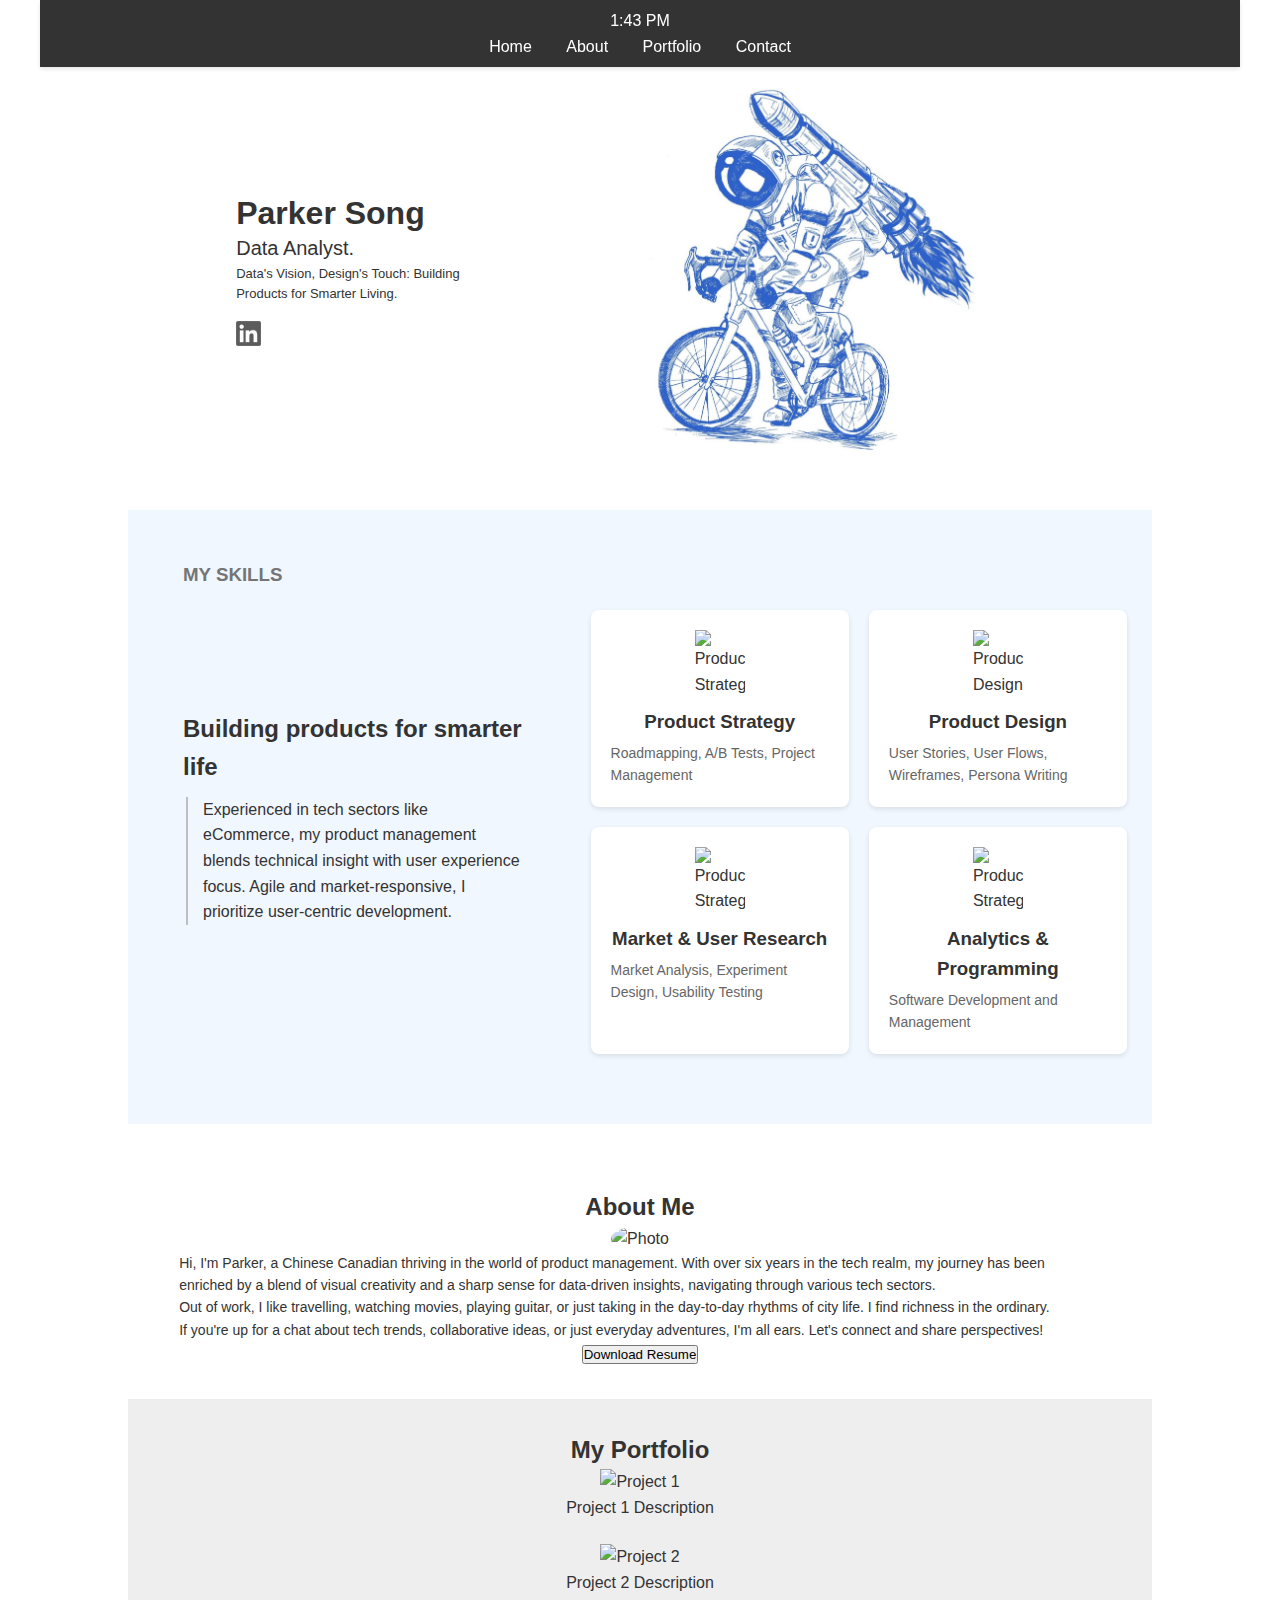
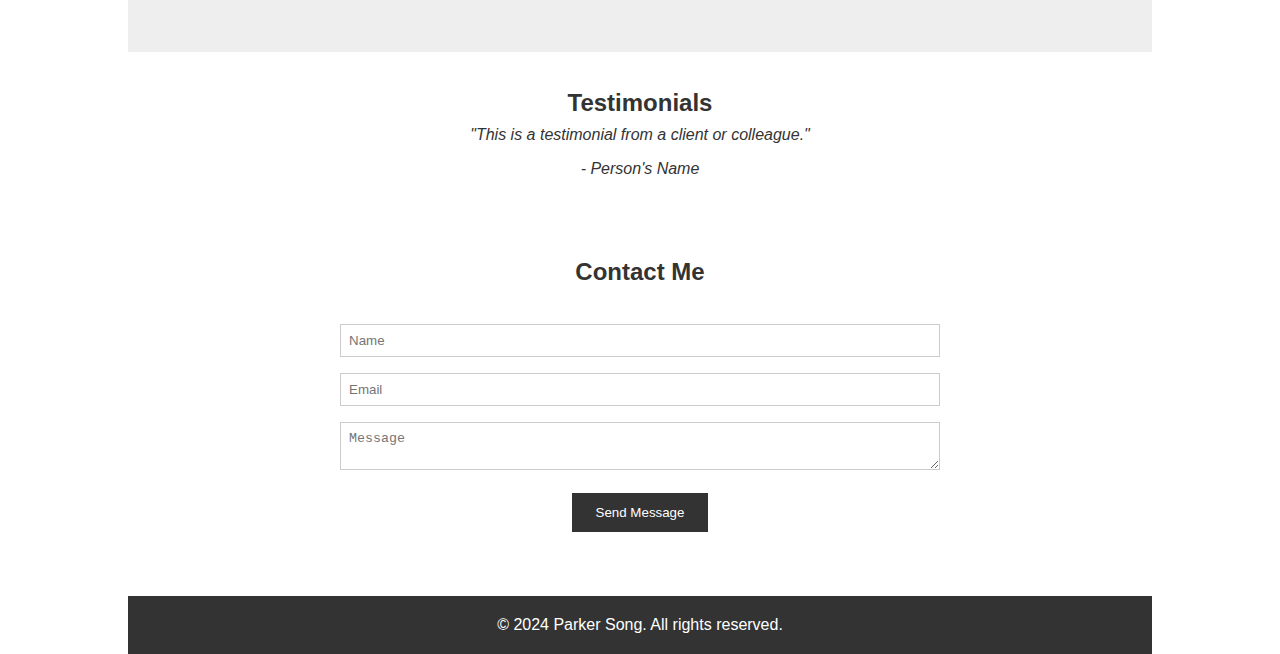
==== index.html @ 1ea2a368 "update file name" ====
<!DOCTYPE html>
<html lang="en">
<head>
    <meta charset="UTF-8">
    <meta name="viewport" content="width=device-width, initial-scale=1.0">
    <title>Personal Website</title>
	<link rel="stylesheet" href="style.css"> <!-- Link to CSS file -->
    <style>
        /* Add CSS styles here */
    </style>
    <script>
        function startTime() {
            var today = new Date();
            var h = today.getHours();
            var m = today.getMinutes();
            var ampm = h >= 12 ? 'PM' : 'AM';
            h = h % 12;
            h = h ? h : 12; // the hour '0' should be '12'
            m = checkTime(m);
            document.getElementById('txt').innerHTML = h + ":" + m + " " + ampm;
            var t = setTimeout(startTime, 500);
        }
        function checkTime(i) {
            if (i < 10) {i = "0" + i};
            return i;
        }
    </script>
</head>

<div class="main-container">
<body onload="startTime()">

    <!-- Header -->
    <header>
        <div id="txt"></div>
        <!-- <div class="logo">Logo</div>-->
        <nav>
            <ul>
                <li><a href="index.html">Home</a></li>
                <li><a href="about.html">About</a></li>
                <li><a href="#portfolio">Portfolio</a></li>
                <li><a href="#contact">Contact</a></li>
            </ul>
        </nav>
    </header>

    <!-- Hero Section -->
    <section id="hero">
        <div class="container">
            <div class="text">
                <h1>Parker Song</h1>
                <div id="animated-text-container">
                    <p id="animated-text"></p>
                </div>
                <p class="small-text">Data's Vision, Design's Touch: Building Products for Smarter Living.</p>
                <a href="https://www.linkedin.com/in/heping-song/" target="_blank">
                    <img src="images/home/linkedin.png" alt="View Portfolio" id="portfolio-button">
                </a>
            </div>
            <div class="image">
                <img src="images/home/pic1.jpg" alt="Descriptive Text">
            </div>
        </div>
    </section>

    <!-- Skills Section -->
    <section id="skills">
        <div class="container">
            <div class="skills-header">
                <h3>My skills</h3>
            </div>
            <div class="skills-content">
                <div class="skills-text">
                    <h2>Building products for smarter life</h2>
                    <div class="skills-text-inner">
                        <p class="skills-intro">Experienced in tech sectors like eCommerce, my product management blends technical insight with user experience focus. Agile and market-responsive, I prioritize user-centric development.</p>
                    </div>
                </div>
                <div class="skills-boxes">
                    <div class="skills-item">
                        <img src="path-to-your-product-strategy-image.png" alt="Product Strategy">
                        <h3>Product Strategy</h3>
                        <p>Roadmapping, A/B Tests, Project Management</p>
                    </div>
                    <div class="skills-item">
                        <img src="path-to-your-product-design-image.png" alt="Product Design">
                        <h3>Product Design</h3>
                        <p>User Stories, User Flows, Wireframes, Persona Writing</p>
                    </div>
                    <div class="skills-item">
                        <img src="path-to-your-product-strategy-image.png" alt="Product Strategy">
                        <h3>Market & User Research</h3>
                        <p>Market Analysis, Experiment Design, Usability Testing</p>
                    </div>
                    <div class="skills-item">
                        <img src="path-to-your-product-strategy-image.png" alt="Product Strategy">
                        <h3>Analytics & Programming</h3>
                        <p>Software Development and Management</p>
                    </div>
                    <!-- Add more skill items as needed -->
                </div>
            </div>
        </div>
    </section>

    <!-- About Section -->
    <section id="about">
        <h2>About Me</h2>
        <img src="your-photo.jpg" alt="Photo">
        <div id="intro">
                <p>Hi, I'm Parker, a Chinese Canadian thriving in the world of product management. With over six years in the tech realm, my journey has been enriched by a blend of visual creativity 
                and a sharp sense for data-driven insights, navigating through various tech sectors.</p>
                <!--<br /> -->
                <p>Out of work, I like travelling, watching movies, playing guitar,
                or just taking in the day-to-day rhythms of city life. I find richness in the ordinary. </p>
                <!--<br /> -->
                <p>If you're up for a chat about tech trends, collaborative ideas, 
                or just everyday adventures, I'm all ears. Let's connect and share perspectives!</p>
        </div>
        <button>Download Resume</button>
    </section>

    <!-- Portfolio Section -->
    <section id="portfolio">
        <h2>My Portfolio</h2>
        <div class="portfolio-item">
            <img src="project1.jpg" alt="Project 1">
            <p>Project 1 Description</p>
        </div>
        <div class="portfolio-item">
            <img src="project2.jpg" alt="Project 2">
            <p>Project 2 Description</p>
        </div>
        <!-- More portfolio items -->
    </section>

    <!-- Testimonials Section -->
    <section>
        <h2>Testimonials</h2>
        <div class="testimonial">
            <p>"This is a testimonial from a client or colleague."</p>
            <p>- Person's Name</p>
        </div>
        <!-- More testimonials -->
    </section>

    <!-- Contact Section -->
    <section id="contact">
        <h2>Contact Me</h2>
        <form>
            <input type="text" placeholder="Name">
            <input type="email" placeholder="Email">
            <textarea placeholder="Message"></textarea>
            <button type="submit">Send Message</button>
        </form>
    </section>

    <!-- Footer -->
    <footer>
        <p>© 2024 Parker Song. All rights reserved.</p>
        <!--<nav>
            <ul>
                <li><a href="#home">Home</a></li>
                <li><a href="#about">About</a></li>
                <li><a href="#portfolio">Portfolio</a></li>
                <li><a href="#contact">Contact</a></li>
            </ul>
        </nav>-->
        <!-- Social media links -->
    </footer>

</div>
    <script src="site.js">
    </script>
</body>
</html>
---- style.css ----
/* Basic Reset */
* {
    margin: 0;
    padding: 0;
    box-sizing: border-box;
}

body {
    font-family: 'Open Sans', sans-serif;
    line-height: 1.6;
    color: #333;
    background-color: #ffffff;
    margin:0;
}

.main-container {
    width: 80%; /* Or any percentage or fixed width*/
    max-width: 1200px; /* Maximum width of the container */
    margin: 0 auto; /* Centers the container */
    overflow: hidden; /* To handle any floating elements */
}

/* Header */
header {
    position: fixed;
    top: 0;
    left: 0;
    right: 0;
    z-index: 1000;
    width: 100%;
    max-width: 1200px; /* Same as .main-container */
    margin: 0 auto; /* Centers the header content */
    background: #333;
    color: #ffffff;
    padding: 0.5rem 0;
    text-align: center;
    box-shadow: 0 2px 4px rgba(0, 0, 0, 0.1); /* Optional: for visibility */
}

header .logo {
    font-size: 1.5rem;
    margin-bottom: 0rem;
}

header nav ul {
    list-style: none;
}

header nav ul li {
    display: inline;
    margin: 0 15px;
}

header nav ul li a {
    color: #fff;
    text-decoration: none;
    font-size: 16px;
    transition: color 0.3s, font-weight 0.3s; /* Smooth transition for color and font-weight */
}

header nav ul li a:hover {
    color: #81C7D4; /* Change to desired hover color */
    font-weight: bold; /* Makes the font bold on hover */
}

/* Hero Section */
#hero .container {
    display: flex;
    align-items: center;
    justify-content: center;
    padding-top: 2rem; /* Adjust as needed */
    padding-bottom: 0rem; 
}

#hero .text {
    flex: 0.45;
    padding: 2rem; /* Adjust as needed */
    text-align: left; /* Text is left-aligned */
}

#hero .text h1 {
    font-size: 32px;
}

#hero .text p {
    font-size: 20px;
}

#hero .text .small-text {
    font-size: 13px;
    padding-top: 0rem;
    padding-bottom: 1rem;
    font-family: 'Montserrat', sans-serif; /* Fallback font is sans-serif */
}

#hero .image {
    flex: 1;
    padding: 1rem; /* Adjust as needed */
}

#hero .image img {
    max-width: 70%;
    height: auto;
    align-self: flex-start;
}

#animated-text-container {
    height: 24px; /* Height should match the size*/
    overflow: hidden; /* Hide the overflow to contain the animation */
    position: relative;
}

#portfolio-button {
    cursor: pointer; /* Changes cursor to indicate it's clickable */
    transition: all 0.3s ease; /* Smooth transition for the hover effect */
    width: 25px; /* Maximum width */
    height: 25px; /* Maximum height */
}

#portfolio-button:hover {
    content: url('images/home/linkedin_blue.png'); /* Change to blue image on hover */
}


@media (max-width: 768px) {
    #hero .container {
        flex-direction: column;
    }

    #hero .image {
        order: -1; /* Moves the image above the text */
        padding: 0 0 1rem 0; /* Adjust padding as needed */
    }

    #hero .text {
        padding: 1rem 0; /* Adjust padding as needed */
        text-align: center;
    }

    #hero .image img {
        width: 80%; /* Adjust as needed */
    }
}

@media (max-width: 1200px) {
    #hero .text h1 {
        font-size: 32px;
    }

    #hero .text p {
        font-size: 20px;
    }
}

@media (max-width: 992px) {
    #hero .text h1 {
        font-size: 32px;
    }

    #hero .text p {
        font-size: 20px;
    }
}

@media (max-width: 768px) {
    #hero .text h1 {
        font-size: 32px;
    }

    #hero .text p {
        font-size: 20px;
    }
}

/* Title Section */
#animated-text-container {
    height: 24px;
    overflow: hidden;
    position: relative;
}

#animated-text {
    position: absolute;
    bottom: 0;
    left: 0;
    right: 0;
    white-space: nowrap;
    transition: transform 0.5s ease-in-out;
}

.slide-out {
    animation: slideOut 1s forwards;
}

.slide-in {
    animation: slideIn 1s forwards;
}

@keyframes slideOut {
    0% { transform: translateY(0); }
    100% { transform: translateY(-100%); }
}

@keyframes slideIn {
    0% { transform: translateY(100%); }
    100% { transform: translateY(0); }
}

/* Skills Section */
#skills {
    background-color: #f1f7ff; /* Or any other color */
    padding: 50px 0;
}

.container {
    max-width: 1200px;
    margin: auto;
    padding: 0 25px;
}

.skills-header h3 {
    color: #757575;
    text-transform: uppercase;
    margin-bottom: 20px;
    text-align: left;
    margin-left: 30px;
}

.skills-content {
    display: flex;
    justify-content: space-between;
    align-items: flex-start; /* Align items to the start of the flex container */
}

.skills-text {
    flex: 2;
    padding-right: 50px; /* Space between text and skill boxes */
    text-align: left;
    margin-left: 30px;
    margin-top: 100px;
}

.skills-text-inner {
    padding-left: 15px;
    margin-left: 3px; 
    margin-top: 10px;/* Adjust based on design */
    border-left: 2px solid #c0bebe;
    padding-right: 20px;
    text-align: left;
}

.skills-intro {
    margin-bottom: 0;
}

.skills-boxes {
    flex: 3;
    display: flex;
    justify-content: space-between;
    flex-wrap: wrap;
}

.skills-item {
    background: #fff; /* White background for each skill item */
    padding: 20px;
    margin-bottom: 20px; /* Space between skill items */
    width: calc(50% - 10px); /* Adjust the width as needed, subtracting the margin */
    box-shadow: 0 2px 5px rgba(0,0,0,0.1); /* Simple shadow for depth */
    border-radius: 8px; /* Rounded corners */
}

.skills-item img {
    max-width: 50px; /* Example size, adjust as needed */
    margin-bottom: 10px; /* Space between the image and the text */
}

.skills-item h3 {
    margin-bottom: 5px; /* Space between the title and description */
    color: #333; /* Dark grey color for the title */
    text-align: center;
}

.skills-item p {
    font-size: 14px; /* Smaller font size for the description */
    color: #666; /* Light grey color for the description */
    text-align: left;
}

/* Responsive adjustments for smaller screens */
@media (max-width: 768px) {
    .skills-content {
        flex-direction: column;
    }

    .skills-text {
        order: 2; /* Reorder text to come after boxes on smaller screens */
    }

    .skills-text-inner {
        border-left: none;
        padding-left: 0;
    }

    .skills-header h3 {
        text-align: center;
    }
    
    .skills-boxes {
        order: 1; /* Reorder boxes to come before text on smaller screens */
        width: 100%;
    }

    .skills-item {
        width: 100%; /* Full width on smaller screens */
        margin-bottom: 20px; /* Space between skill items */
    }
}

/* About Section */
#about {
    padding: 0rem 5%;
    text-align: center;
    padding-bottom: 1rem;
    padding-top: 2rem;
    margin-top: 2rem;
}

#intro {
    text-align: left;
    font-size: 14px;
}

#about img {
    max-width: 150px;
    border-radius: 50%;
}

/* Portfolio Section */
#portfolio {
    background: #eee;
    padding: 2rem 5%;
    margin-top: 1rem;
}

.portfolio-item {
    margin-bottom: 1.5rem;
}

.portfolio-item img {
    max-width: 100%;
    height: auto;
}

/* Testimonials Section */
section {
    padding: 2rem 5%;
    text-align: center;
}

.testimonial p {
    font-style: italic;
    margin-bottom: 0.5rem;
}

/* Contact Section */
#contact form {
    max-width: 600px;
    margin: 2rem auto;
}

#contact form input,
#contact form textarea {
    width: 100%;
    padding: 0.5rem;
    margin-bottom: 1rem;
    border: 1px solid #ccc;
}

#contact form button {
    display: inline-block;
    background: #333;
    color: #fff;
    border: none;
    padding: 0.75rem 1.5rem;
    cursor: pointer;
}

#contact form button:hover {
    background: #555;
}

/* Footer */
footer {
    background: #333;
    color: #fff;
    text-align: center;
    padding: 1rem 0;
}

footer nav ul {
    list-style: none;
    padding: 1rem 0;
}

footer nav ul li {
    display: inline;
    margin: 0 15px;
}

footer nav ul li a {
    color: #fff;
    text-decoration: none;
}

/* Responsive Media Queries */
@media (max-width: 768px) {
    header nav ul,
    footer nav ul {
        text-align: center;
        padding: 1rem;
    }

    header nav ul li,
    footer nav ul li {
        display: block;
        margin: 0.5rem 0;
    }
}
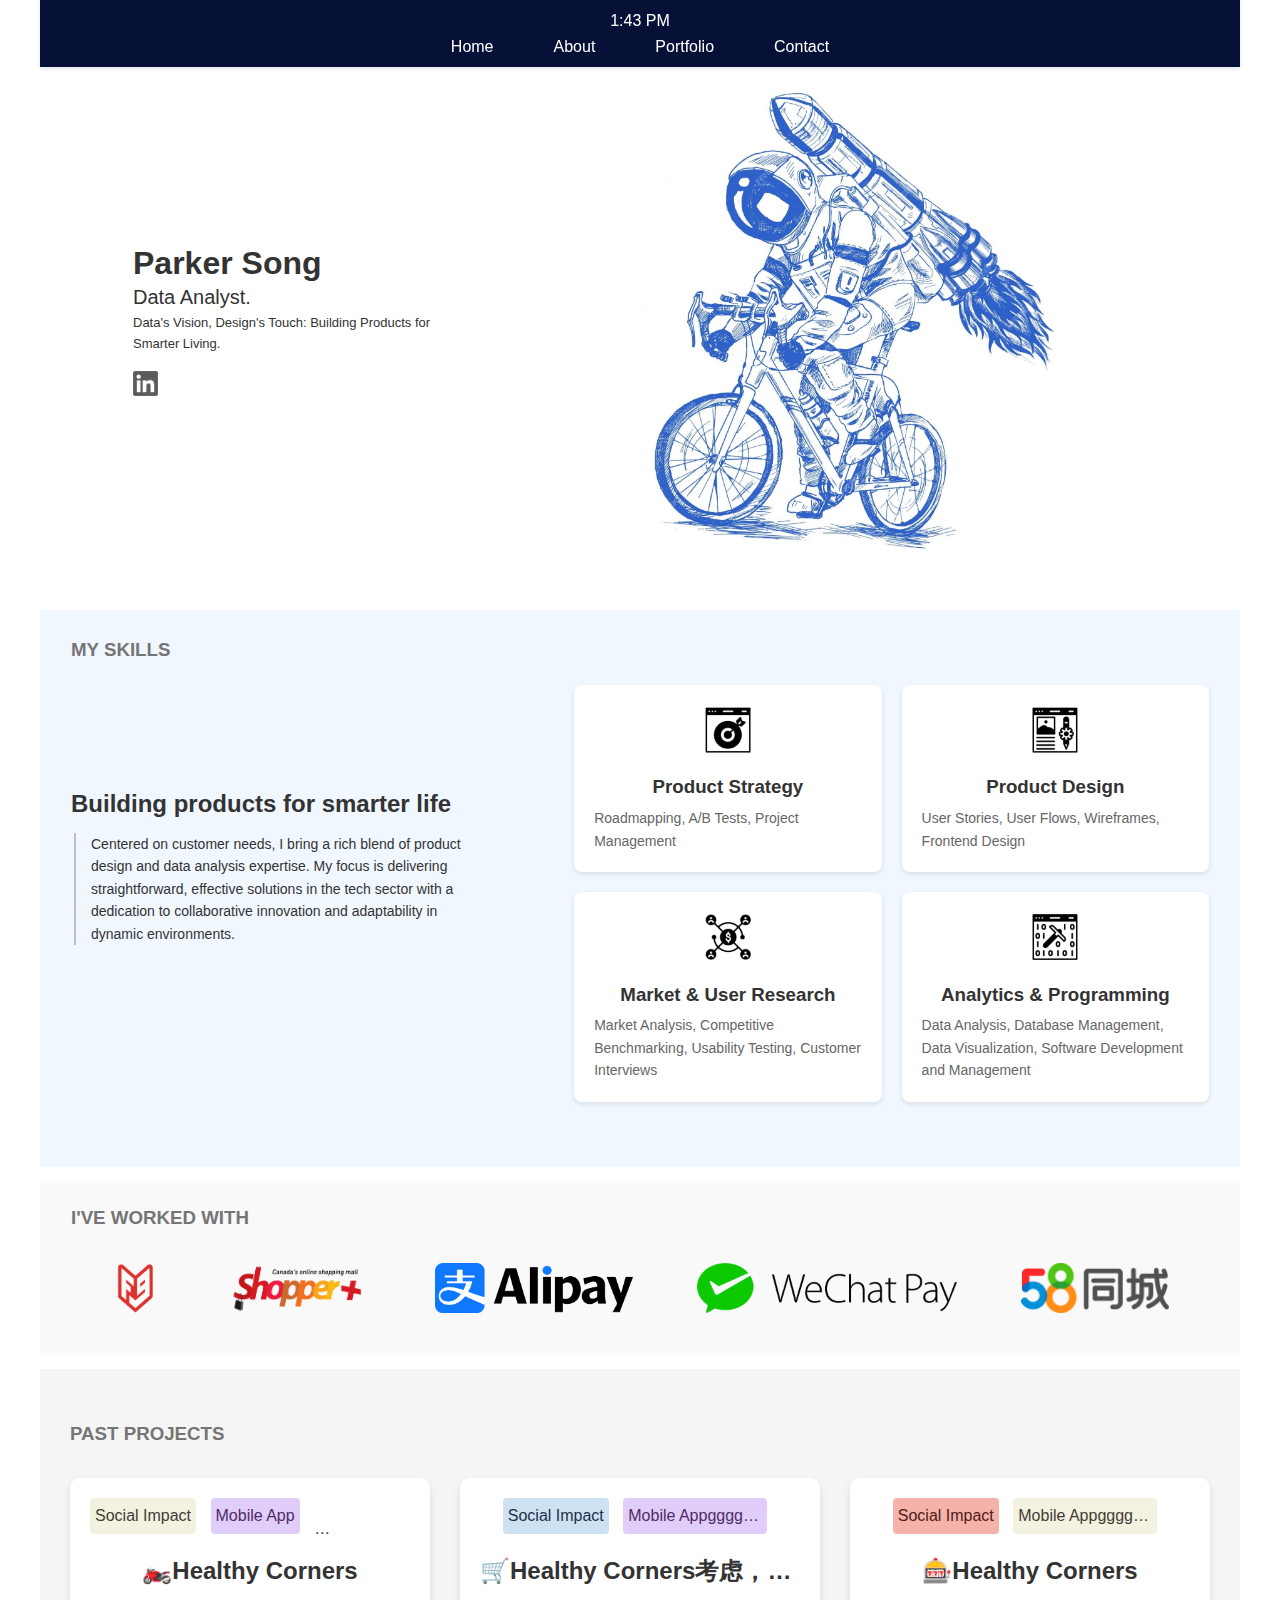
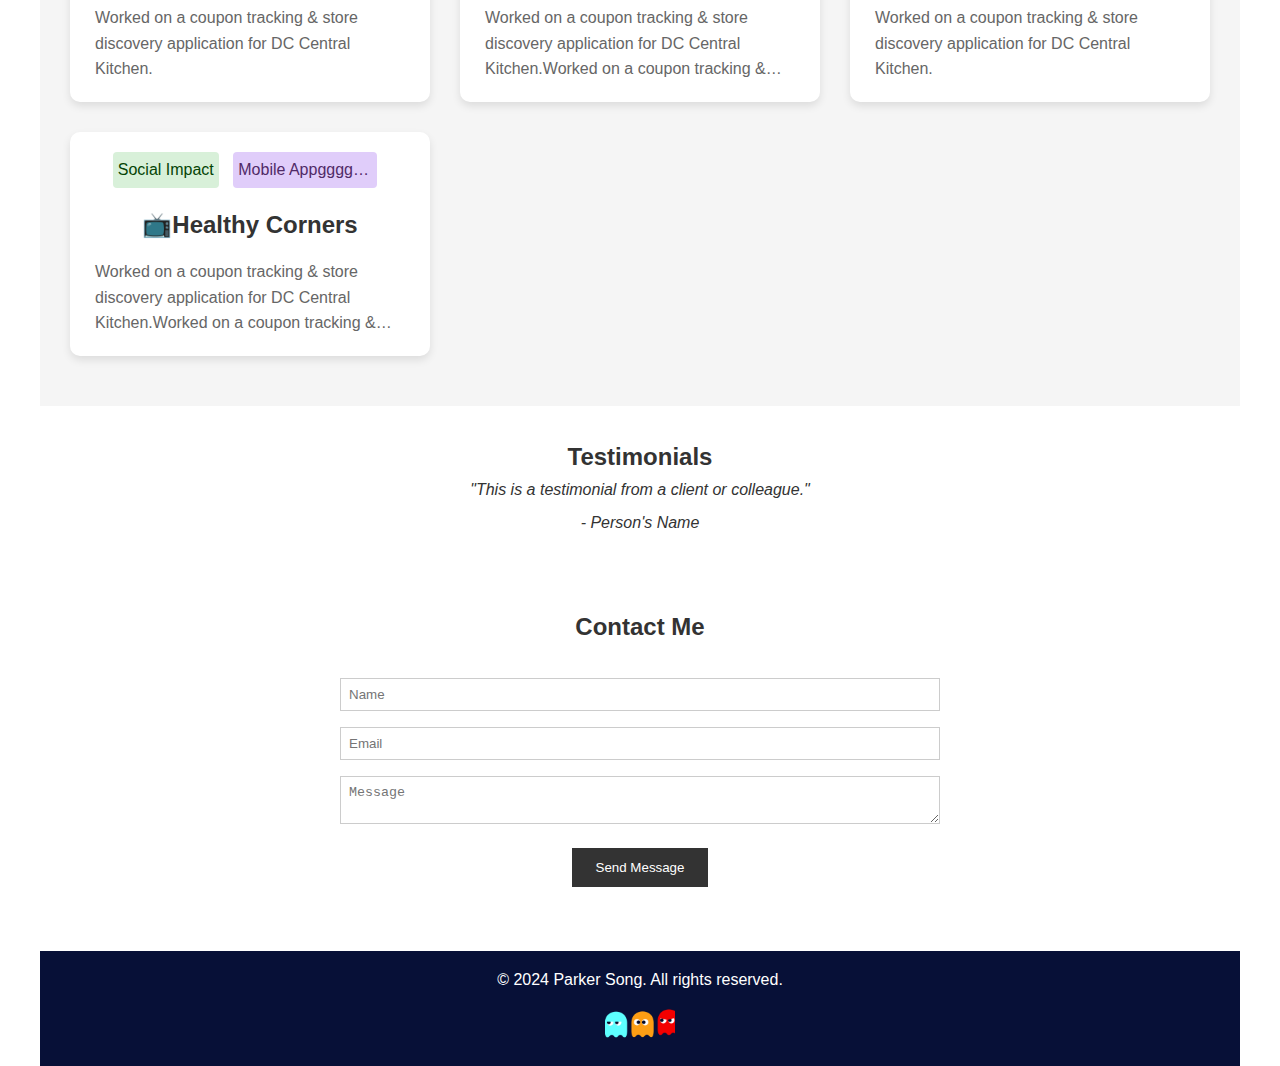
==== commit 872f4ec6: "adding more elements and pages" ====
--- a/index.html
+++ b/index.html
@@ -3,47 +3,18 @@
 <head>
     <meta charset="UTF-8">
     <meta name="viewport" content="width=device-width, initial-scale=1.0">
-    <title>Personal Website</title>
-	<link rel="stylesheet" href="style.css"> <!-- Link to CSS file -->
-    <style>
-        /* Add CSS styles here */
-    </style>
-    <script>
-        function startTime() {
-            var today = new Date();
-            var h = today.getHours();
-            var m = today.getMinutes();
-            var ampm = h >= 12 ? 'PM' : 'AM';
-            h = h % 12;
-            h = h ? h : 12; // the hour '0' should be '12'
-            m = checkTime(m);
-            document.getElementById('txt').innerHTML = h + ":" + m + " " + ampm;
-            var t = setTimeout(startTime, 500);
-        }
-        function checkTime(i) {
-            if (i < 10) {i = "0" + i};
-            return i;
-        }
-    </script>
+    <title>ParkSong</title>
+	<link rel="stylesheet" href="css/style.css"> <!-- Link to CSS file -->
+    <script src="js/clock.js"></script>
 </head>
 
-<div class="main-container">
 <body onload="startTime()">
 
     <!-- Header -->
-    <header>
-        <div id="txt"></div>
-        <!-- <div class="logo">Logo</div>-->
-        <nav>
-            <ul>
-                <li><a href="index.html">Home</a></li>
-                <li><a href="about.html">About</a></li>
-                <li><a href="#portfolio">Portfolio</a></li>
-                <li><a href="#contact">Contact</a></li>
-            </ul>
-        </nav>
-    </header>
-
+    <div id="header"></div>
+    <!-- <div class="logo">Logo</div>-->
+
+    <div class="main-container">
     <!-- Hero Section -->
     <section id="hero">
         <div class="container">
@@ -54,11 +25,11 @@
                 </div>
                 <p class="small-text">Data's Vision, Design's Touch: Building Products for Smarter Living.</p>
                 <a href="https://www.linkedin.com/in/heping-song/" target="_blank">
-                    <img src="images/home/linkedin.png" alt="View Portfolio" id="portfolio-button">
+                    <img src="../images/home/linkedin.png" alt="LinkedIn" id="portfolio-button">
                 </a>
             </div>
             <div class="image">
-                <img src="images/home/pic1.jpg" alt="Descriptive Text">
+                <img src="../images/home/pic1.jpg" alt="Descriptive Text">
             </div>
         </div>
     </section>
@@ -73,29 +44,33 @@
                 <div class="skills-text">
                     <h2>Building products for smarter life</h2>
                     <div class="skills-text-inner">
-                        <p class="skills-intro">Experienced in tech sectors like eCommerce, my product management blends technical insight with user experience focus. Agile and market-responsive, I prioritize user-centric development.</p>
+                        <p class="skills-intro">Centered on customer needs, I bring a rich 
+                            blend of product design and data analysis expertise. 
+                            My focus is delivering straightforward, effective solutions 
+                            in the tech sector with a dedication to collaborative innovation 
+                            and adaptability in dynamic environments.</p>
                     </div>
                 </div>
                 <div class="skills-boxes">
                     <div class="skills-item">
-                        <img src="path-to-your-product-strategy-image.png" alt="Product Strategy">
+                        <img src="../images/home/strategy.jpg" alt="Product Strategy">
                         <h3>Product Strategy</h3>
                         <p>Roadmapping, A/B Tests, Project Management</p>
                     </div>
                     <div class="skills-item">
-                        <img src="path-to-your-product-design-image.png" alt="Product Design">
+                        <img src="../images/home/design.jpg" alt="Product Design">
                         <h3>Product Design</h3>
-                        <p>User Stories, User Flows, Wireframes, Persona Writing</p>
-                    </div>
-                    <div class="skills-item">
-                        <img src="path-to-your-product-strategy-image.png" alt="Product Strategy">
+                        <p>User Stories, User Flows, Wireframes, Frontend Design</p>
+                    </div>
+                    <div class="skills-item">
+                        <img src="../images/home/market.jpg" alt="Product Strategy">
                         <h3>Market & User Research</h3>
-                        <p>Market Analysis, Experiment Design, Usability Testing</p>
-                    </div>
-                    <div class="skills-item">
-                        <img src="path-to-your-product-strategy-image.png" alt="Product Strategy">
+                        <p>Market Analysis, Competitive Benchmarking, Usability Testing, Customer Interviews</p>
+                    </div>
+                    <div class="skills-item">
+                        <img src="../images/home/programming.jpg" alt="Product Strategy">
                         <h3>Analytics & Programming</h3>
-                        <p>Software Development and Management</p>
+                        <p>Data Analysis, Database Management, Data Visualization, Software Development and Management</p>
                     </div>
                     <!-- Add more skill items as needed -->
                 </div>
@@ -104,35 +79,88 @@
     </section>
 
     <!-- About Section -->
+    <!--
     <section id="about">
         <h2>About Me</h2>
         <img src="your-photo.jpg" alt="Photo">
         <div id="intro">
                 <p>Hi, I'm Parker, a Chinese Canadian thriving in the world of product management. With over six years in the tech realm, my journey has been enriched by a blend of visual creativity 
                 and a sharp sense for data-driven insights, navigating through various tech sectors.</p>
-                <!--<br /> -->
                 <p>Out of work, I like travelling, watching movies, playing guitar,
                 or just taking in the day-to-day rhythms of city life. I find richness in the ordinary. </p>
-                <!--<br /> -->
                 <p>If you're up for a chat about tech trends, collaborative ideas, 
                 or just everyday adventures, I'm all ears. Let's connect and share perspectives!</p>
         </div>
         <button>Download Resume</button>
     </section>
-
-    <!-- Portfolio Section -->
-    <section id="portfolio">
-        <h2>My Portfolio</h2>
-        <div class="portfolio-item">
-            <img src="project1.jpg" alt="Project 1">
-            <p>Project 1 Description</p>
-        </div>
-        <div class="portfolio-item">
-            <img src="project2.jpg" alt="Project 2">
-            <p>Project 2 Description</p>
-        </div>
-        <!-- More portfolio items -->
-    </section>
+    -->
+
+    <!-- Clients Section -->
+<section id="clients">
+    <div class="container">
+        <div class="clients-header">
+            <h3>I've Worked With</h3>
+        </div>
+        <div class="clients-logos">
+            <!-- Repeat this div for each logo, changing the img src as needed -->
+            <div class="logo"><img src="../images/home/logos/fortnine.png" alt="Client Logo 1"></div>
+            <div class="logo"><img src="../images/home/logos/shoppersplus.png" alt="Client Logo 2"></div>
+            <div class="logo"><img src="../images/home/logos/alipay.png" alt="Client Logo 3"></div>
+            <div class="logo"><img src="../images/home/logos/wechatpay.png" alt="Client Logo 4"></div>
+            <div class="logo"><img src="../images/home/logos/58tongcheng.png" alt="Client Logo 5"></div>
+            <!-- Add more logos as needed -->
+        </div>
+    </div>
+</section>
+
+<!-- Past Projects Section -->
+<section id="past-projects">
+    <div class="container">
+        <div class="past-header">
+            <h3>Past Projects</h3>
+        </div>
+        <div class="project-grid">
+            <!-- Project Item -->
+            <div class="project-item">
+                <div class="project-categories">
+                    <span class="project-category web">Social Impact</span>
+                    <span class="project-category business">Mobile App</span>
+                    <span class="project-category business">Mobile App</span>
+                    <span class="project-category business">Mobile App</span>
+                </div>
+                <h3>🏍️Healthy Corners</h3>
+                <p>Worked on a coupon tracking & store discovery application for DC Central Kitchen.</p>
+            </div>
+            <a href="about.html" class="project-item-link">
+                <div class="project-item">
+                    <div class="project-categories">
+                        <span class="project-category mobile">Social Impact</span>
+                        <span class="project-category business">Mobile     Appggggggggggggggggggggggggggggggg</span>
+                    </div>
+                    <h3>🛒Healthy Corners考虑，hn.jhlhj;aj;hjk;ajh;aj;hj;ajh;ja;hja;jh;ajh;jaz;hja;    j;hjk</h3>
+                    <p>Worked on a coupon tracking & store discovery application for DC Central     Kitchen.Worked on a coupon tracking & store discovery application for DC     Central KitchenWorked on a coupon tracking & store discovery application for     DC Central KitchenWorked on a coupon tracking & store discovery application     for DC Central KitchenWorked on a coupon tracking & store discovery     application for DC Central Kitchen</p>
+                </div>
+                </a>
+            <div class="project-item">
+                <div class="project-categories">
+                    <span class="project-category backend">Social Impact</span>
+                    <span class="project-category web">Mobile Appggggggggggggggggggggggggggggggg</span>
+                </div>
+                <h3>🎰Healthy Corners</h3>
+                <p>Worked on a coupon tracking & store discovery application for DC Central Kitchen.</p>
+            </div>
+            <div class="project-item">
+                <div class="project-categories">
+                    <span class="project-category social">Social Impact</span>
+                    <span class="project-category business">Mobile Appggggggggggggggggggggggggggggggg</span>
+                </div>
+                <h3>📺Healthy Corners</h3>
+                <p>Worked on a coupon tracking & store discovery application for DC Central Kitchen.Worked on a coupon tracking & store discovery application for DC Central KitchenWorked on a coupon tracking & store discovery application for DC Central KitchenWorked on a coupon tracking & store discovery application for DC Central KitchenWorked on a coupon tracking & store discovery application for DC Central KitchenWorked on a coupon tracking & store discovery application for DC Central KitchenWorked on a coupon tracking & store discovery application for DC Central Kitchen</p>
+            </div>
+            <!-- Add more project items here -->
+        </div>
+    </div>
+</section>
 
     <!-- Testimonials Section -->
     <section>
@@ -156,21 +184,24 @@
     </section>
 
     <!-- Footer -->
-    <footer>
-        <p>© 2024 Parker Song. All rights reserved.</p>
-        <!--<nav>
-            <ul>
-                <li><a href="#home">Home</a></li>
-                <li><a href="#about">About</a></li>
-                <li><a href="#portfolio">Portfolio</a></li>
-                <li><a href="#contact">Contact</a></li>
-            </ul>
-        </nav>-->
-        <!-- Social media links -->
-    </footer>
-
+    <div id="footer"></div>
 </div>
-    <script src="site.js">
+
+    <script src="js/site.js"></script>
+    <script>
+        // Load the header and footer
+        fetch('partials/header.html')
+            .then(response => response.text())
+            .then(data => {
+                document.getElementById('header').innerHTML = data;
+            });
+
+        fetch('partials/footer.html')
+            .then(response => response.text())
+            .then(data => {
+                document.getElementById('footer').innerHTML = data;
+            });
     </script>
+
 </body>
 </html>--- a/css/style.css
+++ b/css/style.css
@@ -0,0 +1,656 @@
+/* Basic Reset */
+* {
+    margin: 0;
+    padding: 0;
+    box-sizing: border-box;
+}
+
+body {
+    font-family: 'Open Sans', sans-serif;
+    line-height: 1.6;
+    color: #333;
+    background-color: #ffffff;
+    margin:0;
+}
+
+.main-container {
+    width: 100%; /* Or any percentage or fixed width*/
+    max-width: 1200px; /* Maximum width of the container */
+    margin: 0 auto; /* Centers the container */
+    overflow: hidden; /* To handle any floating elements */
+}
+
+/* Header */
+header {
+    position: fixed;
+    top: 0;
+    left: 0;
+    right: 0;
+    z-index: 1000;
+    width: 100%;
+    max-width: 1200px; /* Same as .main-container */
+    margin: 0 auto; /* Centers the header content */
+    background: #071037;
+    color: #ffffff;
+    padding: 0.5rem 0;
+    text-align: center;
+    box-shadow: 0 2px 4px rgba(0, 0, 0, 0.1); /* Optional: for visibility */
+}
+
+header .logo {
+    font-size: 1.5rem;
+    margin-bottom: 0rem;
+}
+
+header nav ul {
+    display: flex;
+    justify-content: center;
+    align-items: center;
+    list-style: none;
+    padding: 0;
+}
+
+header nav ul li {
+    margin: 0 15px;
+    padding-left: 15px;
+    padding-right: 15px;
+}
+
+header nav ul li a {
+    color: #fff;
+    text-decoration: none;
+    font-size: 16px;
+    transition: color 0.3s, font-weight 0.3s; /* Smooth transition for color and font-weight */
+}
+
+header nav ul li a:hover {
+    color: #81C7D4; /* Change to desired hover color */
+    font-weight: bold; /* Makes the font bold on hover */
+}
+
+#txt {
+    font-size: 16px;
+}
+
+/* Hero Section */
+#hero .container {
+    display: flex;
+    align-items: center;
+    justify-content: center;
+    padding-top: 2rem; /* Adjust as needed */
+    padding-bottom: 0rem; 
+}
+
+#hero .text {
+    flex: 0.45;
+    padding: 2rem; /* Adjust as needed */
+    text-align: left; /* Text is left-aligned */
+}
+
+#hero .text h1 {
+    font-size: 32px;
+}
+
+#hero .text p {
+    font-size: 20px;
+}
+
+#hero .text .small-text {
+    font-size: 13px;
+    padding-top: 0rem;
+    padding-bottom: 1rem;
+    font-family: 'Montserrat', sans-serif; /* Fallback font is sans-serif */
+}
+
+#hero .image {
+    flex: 1;
+    padding: 1rem; /* Adjust as needed */
+}
+
+#hero .image img {
+    max-width: 70%;
+    height: auto;
+    align-self: flex-start;
+}
+
+#animated-text-container {
+    height: 24px; /* Height should match the size*/
+    overflow: hidden; /* Hide the overflow to contain the animation */
+    position: relative;
+}
+
+#portfolio-button {
+    cursor: pointer; /* Changes cursor to indicate it's clickable */
+    transition: all 0.3s ease; /* Smooth transition for the hover effect */
+    width: 25px; /* Maximum width */
+    height: 25px; /* Maximum height */
+}
+
+#portfolio-button:hover {
+    content: url('../images/home/linkedin_blue.png'); /* Change to blue image on hover */
+}
+
+
+@media (max-width: 768px) {
+    #hero .container {
+        flex-direction: column;
+    }
+
+    #hero .image {
+        order: -1; /* Moves the image above the text */
+        padding: 0 0 1rem 0; /* Adjust padding as needed */
+    }
+
+    #hero .text {
+        padding: 1rem 0; /* Adjust padding as needed */
+        text-align: center;
+    }
+
+    #hero .image img {
+        width: 80%; /* Adjust as needed */
+    }
+}
+
+@media (max-width: 1200px) {
+    #hero .text h1 {
+        font-size: 32px;
+    }
+
+    #hero .text p {
+        font-size: 20px;
+    }
+}
+
+@media (max-width: 992px) {
+    #hero .text h1 {
+        font-size: 32px;
+    }
+
+    #hero .text p {
+        font-size: 20px;
+    }
+}
+
+@media (max-width: 768px) {
+    #hero .text h1 {
+        font-size: 32px;
+    }
+
+    #hero .text p {
+        font-size: 20px;
+    }
+}
+
+/* Title Section */
+#animated-text-container {
+    height: 24px;
+    overflow: hidden;
+    position: relative;
+}
+
+#animated-text {
+    position: absolute;
+    bottom: 0;
+    left: 0;
+    right: 0;
+    white-space: nowrap;
+    transition: transform 0.5s ease-in-out;
+}
+
+.slide-out {
+    animation: slideOut 1s forwards;
+}
+
+.slide-in {
+    animation: slideIn 1s forwards;
+}
+
+@keyframes slideOut {
+    0% { transform: translateY(0); }
+    100% { transform: translateY(-100%); }
+}
+
+@keyframes slideIn {
+    0% { transform: translateY(100%); }
+    100% { transform: translateY(0); }
+}
+
+/* Skills Section */
+#skills {
+    background-color: #f1f7ff; /* Or any other color */
+    padding: 25px 0;
+}
+
+.container {
+    max-width: 1200px;
+    margin: auto;
+    padding: 0 25px;
+}
+
+.skills-header h3 {
+    color: #757575;
+    text-transform: uppercase;
+    margin-bottom: 20px;
+    text-align: left;
+    margin-left: 30px;
+}
+
+.skills-content {
+    display: flex;
+    justify-content: space-between;
+    align-items: flex-start; /* Align items to the start of the flex container */
+}
+
+.skills-text {
+    flex: 2;
+    padding-right: 50px; /* Space between text and skill boxes */
+    text-align: left;
+    margin-left: 30px;
+    margin-right: 30px;
+    margin-top: 100px;
+}
+
+.skills-text-inner {
+    padding-left: 15px;
+    margin-left: 3px; 
+    margin-top: 10px;/* Adjust based on design */
+    border-left: 2px solid #c0bebe;
+    padding-right: 20px;
+    text-align: left;
+    font-size: 14px;
+}
+
+.skills-intro {
+    margin-bottom: 0;
+}
+
+.skills-boxes {
+    flex: 3;
+    display: flex;
+    justify-content: space-between;
+    flex-wrap: wrap;
+    margin-right: 30px;
+}
+
+.skills-item {
+    background: #fff; /* White background for each skill item */
+    padding: 20px;
+    margin-bottom: 20px; /* Space between skill items */
+    width: calc(50% - 10px); /* Adjust the width as needed, subtracting the margin */
+    box-shadow: 0 2px 5px rgba(0,0,0,0.1); /* Simple shadow for depth */
+    border-radius: 8px; /* Rounded corners */
+}
+
+.skills-item img {
+    max-width: 50px; /* Example size, adjust as needed */
+    margin-bottom: 10px; /* Space between the image and the text */
+}
+
+.skills-item h3 {
+    margin-bottom: 5px; /* Space between the title and description */
+    color: #333; /* Dark grey color for the title */
+    text-align: center;
+}
+
+.skills-item p {
+    font-size: 14px; /* Smaller font size for the description */
+    color: #666; /* Light grey color for the description */
+    text-align: left;
+}
+
+/* Responsive adjustments for smaller screens */
+@media (max-width: 768px) {
+    .skills-content {
+        flex-direction: column;
+    }
+
+    .skills-text {
+        order: 2; /* Reorder text to come after boxes on smaller screens */
+    }
+
+    .skills-text-inner {
+        border-left: none;
+        padding-left: 0;
+    }
+
+    .skills-header h3 {
+        text-align: center;
+    }
+    
+    .skills-boxes {
+        order: 1; /* Reorder boxes to come before text on smaller screens */
+        width: 100%;
+    }
+
+    .skills-item {
+        width: 100%; /* Full width on smaller screens */
+        margin-bottom: 20px; /* Space between skill items */
+    }
+}
+
+/* About Section */
+#about {
+    padding: 0rem 5%;
+    text-align: center;
+    padding-bottom: 1rem;
+    padding-top: 2rem;
+    margin-top: 4rem;
+}
+
+#intro {
+    text-align: left;
+    font-size: 14px;
+}
+
+#about img {
+    max-width: 400px;
+    border-radius: 5%;
+    margin-top: 2rem;
+    margin-bottom: 2rem;
+}
+
+#intro p {
+    margin-bottom: 0.5rem; 
+}
+
+/* Portfolio Section */
+#portfolio {
+    background: #eee;
+    padding: 2rem 5%;
+    margin-top: 1rem;
+}
+
+.portfolio-item {
+    margin-bottom: 1.5rem;
+}
+
+.portfolio-item img {
+    max-width: 100%;
+    height: auto;
+}
+
+/* Clients Section */
+#clients {
+    padding: 20px 0;
+    text-align: center;
+    background: #f9f9f9; /* Or any other background color */
+    margin-top: 1rem;
+}
+
+.container {
+    max-width: 1200px;
+    margin: 0 auto;
+    padding: 0 1px;
+    padding-bottom: 20px;
+}
+
+.clients-header h3 {
+    color: #757575;
+    text-transform: uppercase;
+    margin-bottom: 30px;
+    text-align: left;
+    margin-left: 30px;
+}
+
+.clients-logos {
+    display: flex;
+    justify-content: center; /* Center logos */
+    align-items: flex-end; /* Align logos by their bottom edge */
+    flex-wrap: wrap;
+    row-gap: 2rem; /* Set a gap between the logos */
+    column-gap: 4rem;
+    margin-left: 30px;
+    margin-right: 30px;
+}
+
+.logo {
+    display: flex;
+    align-items: center;
+    justify-content: center;
+    height: 50px; /* Fixed height for all logo containers */
+}
+
+.logo img {
+    max-height: 100%; /* Maximum height for the image */
+    width: auto; /* Auto width to maintain aspect ratio */
+    object-fit: contain; /* Maintain aspect ratio without stretching */
+}
+
+/* Responsive adjustments */
+@media (max-width: 768px) {
+    .clients-logos {
+        justify-content: center; /* Center logos on smaller screens */
+    }
+}
+
+/* Responsive adjustments */
+@media (max-width: 768px) {
+    .clients-logos {
+        justify-content: center; /* Center logos on smaller screens */
+    }
+}
+
+/* Past Projects Section */
+#past-projects {
+    margin-top: 1rem;
+    padding: 50px 0;
+    background-color: #f5f5f5; /* Adjust the background color as needed */
+}
+
+#past-projects .container {
+    max-width: 1200px;
+    margin: 0 auto;
+    padding: 0 30px;
+}
+
+.past-header h3 {
+    color: #757575;
+    text-transform: uppercase;
+    margin-bottom: 30px;
+    text-align: left;
+    margin-left: 0px;
+}
+
+#past-projects h2 {
+    font-size: 2rem;
+    text-align: left;
+    margin-bottom: 30px;
+}
+
+.project-grid {
+    display: grid;
+    grid-template-columns: repeat(auto-fill, minmax(300px, 1fr)); /* Creates a responsive grid layout */
+    grid-gap: 30px; /* Space between project items */
+}
+
+.project-item-link {
+    text-decoration: none; /* Removes underline from links */
+    color: inherit; /* Inherits text color from parent elements */
+    display: block; /* Makes the link block-level to contain the entire item */
+}
+
+.project-item {
+    background: #ffffff; /* Background color for project item */
+    padding: 20px;
+    border-radius: 10px; /* Rounded corners */
+    box-shadow: 0px 4px 8px rgba(0,0,0,0.1); /* Box-shadow for styling */
+    /* margin-left: 30px;
+    margin-right: 30px;
+    margin-bottom: 20px;*/
+    overflow: hidden; /* This will contain the content within the boundaries */
+    height: 14em;
+    position: relative; /* Needed for absolute positioning of the pseudo-element for ellipsis */
+    max-width: 100%;
+    transition: transform 0.3s ease, background-color 0.3s ease; /* Smooth transition for scaling */
+}
+
+.project-item:hover {
+    transform: scale(1.05); /* Slightly enlarge the item */
+    background-color: #f6f6f6; /* Change background color on hover */
+}
+
+.project-categories {
+    display: block;
+    white-space: nowrap;
+    overflow: hidden;
+    text-overflow: ellipsis;
+    max-width: 100%;
+    margin-bottom: 10px;
+}
+
+.project-category {
+    padding: 5px;
+    flex-shrink: 0;
+    margin-right: 10px;
+    white-space: nowrap;
+    overflow: hidden;
+    border-radius: 4px;
+    text-overflow: ellipsis;
+    max-width: 9em;
+    display: inline-block;
+}
+
+.project-item h3{
+    white-space: nowrap; /* Ensure the text is in a single line */
+    overflow: hidden; /* Hide overflow content */
+    text-overflow: ellipsis; /* Add ellipsis to overflow content */
+    display: block; /* Treat inline elements like block elements */
+    /*max-width: 100%; /* Set a max-width to enforce overflow behavior */
+    max-height: 3em; /* For example, limit to the height of two lines of text */
+    font-size: 1.5rem;
+    color: #333; /* Adjust title color as needed */
+    margin-bottom: 10px;
+}
+
+.project-item p {
+    display: -webkit-box;
+    -webkit-line-clamp: 3;
+    -webkit-box-orient: vertical;
+    overflow: hidden;
+    text-overflow: ellipsis;
+    /*max-height: 4.8em; /* Adjust based on line-height to show exactly four lines */
+    font-size: 1rem;
+    color: #666; /* Adjust paragraph color as needed */
+    line-height: 1.6;
+    text-align: left;
+    padding: 5px;
+}
+
+.social {
+    background-color: #d8f0d9; /* Green background for social impact category */
+    color: #054406; /* Darker green text */
+}
+
+.mobile {
+    background-color: #cee1f1; /* Blue background for mobile app category */
+    color: #213149; /* Darker blue text */
+}
+
+.web {
+    background-color: #f3f2e0; /* Yellow background for web category */
+    color: #443c37; /* Darker brown text */
+}
+
+.business {
+    background-color: #e0cdfa; /* Purple background for business category */
+    color: #502a67; /* Darker purple text */
+}
+
+.backend {
+    background-color: #f4b2a9; /* Red background for backend category */
+    color: #501a1a; /* Darker red text */
+}
+
+/* Responsive adjustments */
+@media (max-width: 768px) {
+    .project-grid {
+        grid-template-columns: 1fr; /* Stack items in a single column on smaller screens */
+    }
+}
+
+/* Testimonials Section */
+section {
+    padding: 2rem 5%;
+    text-align: center;
+}
+
+.testimonial p {
+    font-style: italic;
+    margin-bottom: 0.5rem;
+}
+
+/* Contact Section */
+#contact form {
+    max-width: 600px;
+    margin: 2rem auto;
+}
+
+#contact form input,
+#contact form textarea {
+    width: 100%;
+    padding: 0.5rem;
+    margin-bottom: 1rem;
+    border: 1px solid #ccc;
+}
+
+#contact form button {
+    display: inline-block;
+    background: #333;
+    color: #fff;
+    border: none;
+    padding: 0.75rem 1.5rem;
+    cursor: pointer;
+}
+
+#contact form button:hover {
+    background: #555;
+}
+
+/* Footer */
+footer {
+    background: #071037;
+    color: #fff;
+    text-align: center;
+    padding: 1rem 0;
+    width: 100%;
+    max-width: 1200px;
+    margin: 0 auto;
+}
+
+footer nav ul {
+    list-style: none;
+    padding: 1rem 0;
+}
+
+footer nav ul li {
+    display: inline;
+    margin: 0 15px;
+}
+
+footer nav ul li a {
+    color: #fff;
+    text-decoration: none;
+}
+
+footer .centered-image {
+    display: block;
+    margin-left: auto;
+    margin-right: auto;
+    margin-top: 5px;
+    width: 70px; /* Maximum width */
+}
+
+/* Responsive Media Queries */
+@media (max-width: 768px) {
+    header nav ul,
+    footer nav ul {
+        text-align: center;
+        padding: 1rem;
+    }
+
+    header nav ul li,
+    footer nav ul li {
+        display: block;
+        margin: 0.5rem 0;
+    }
+}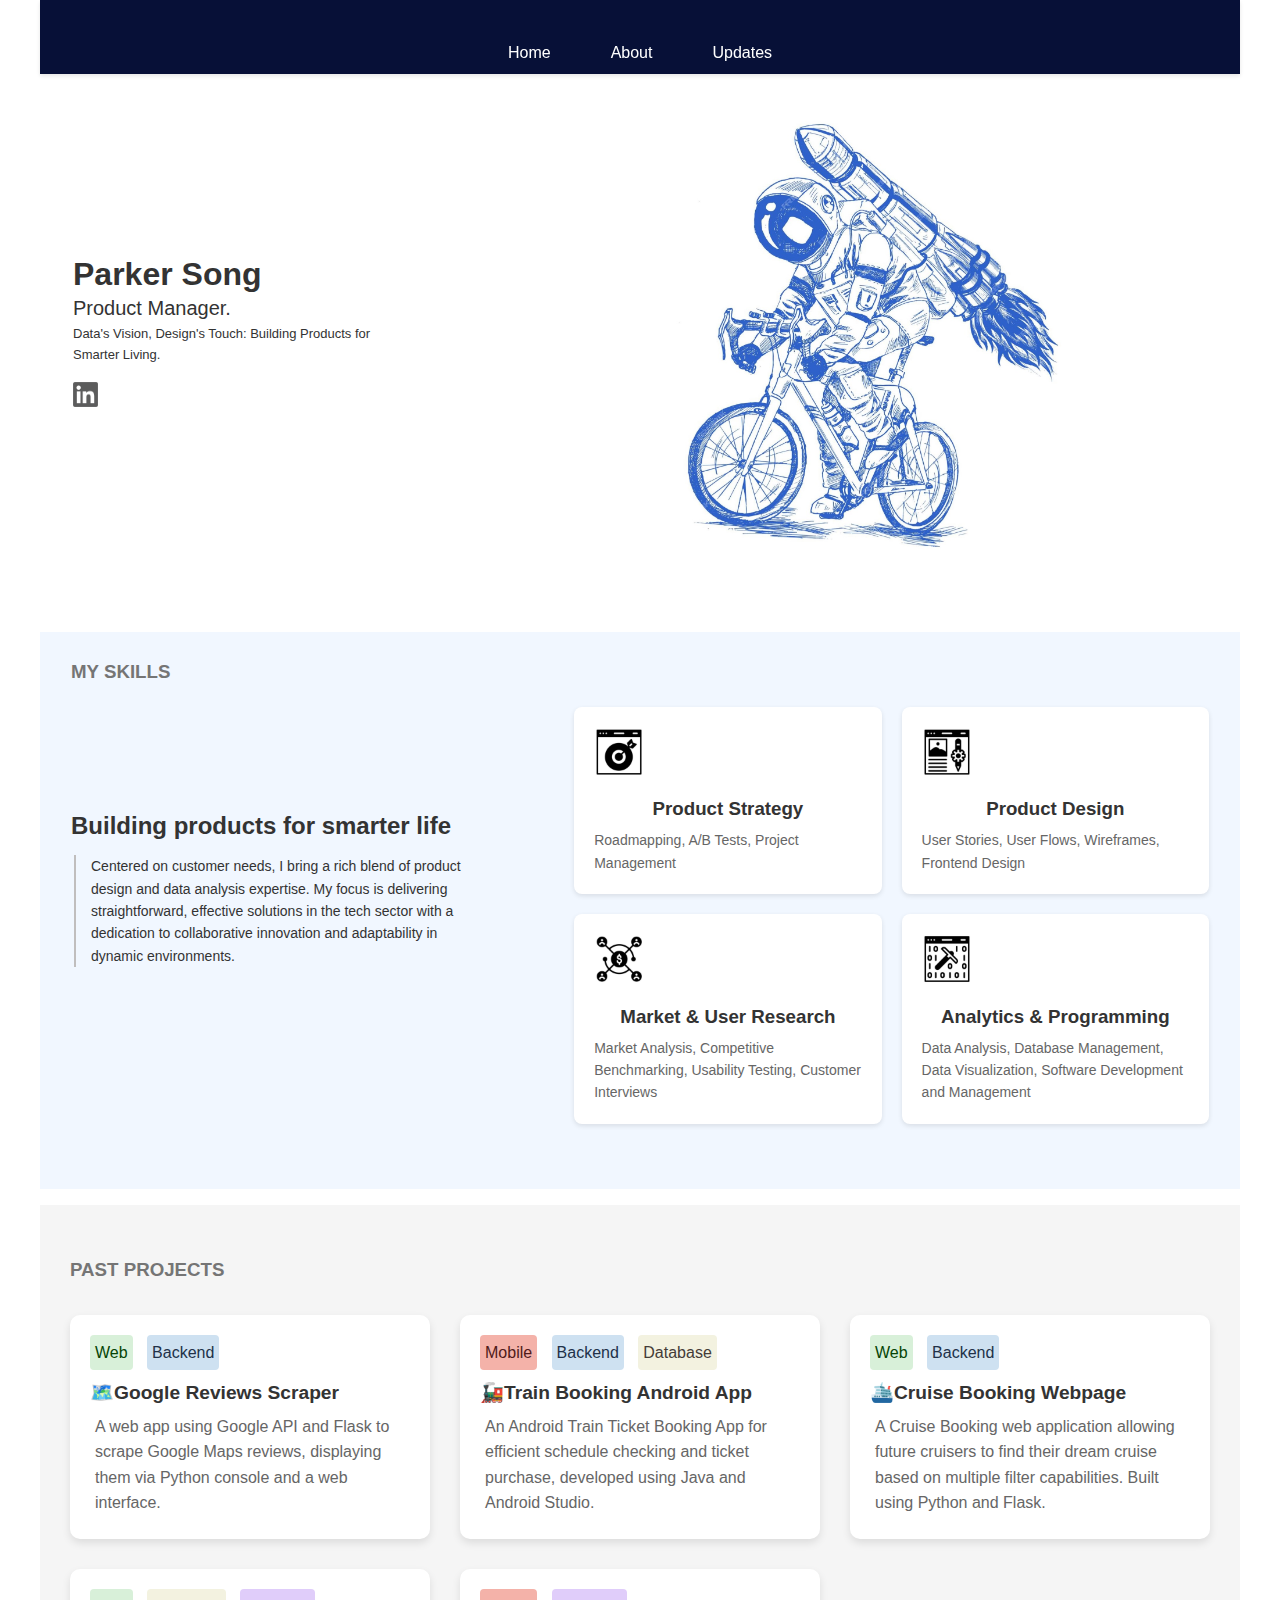
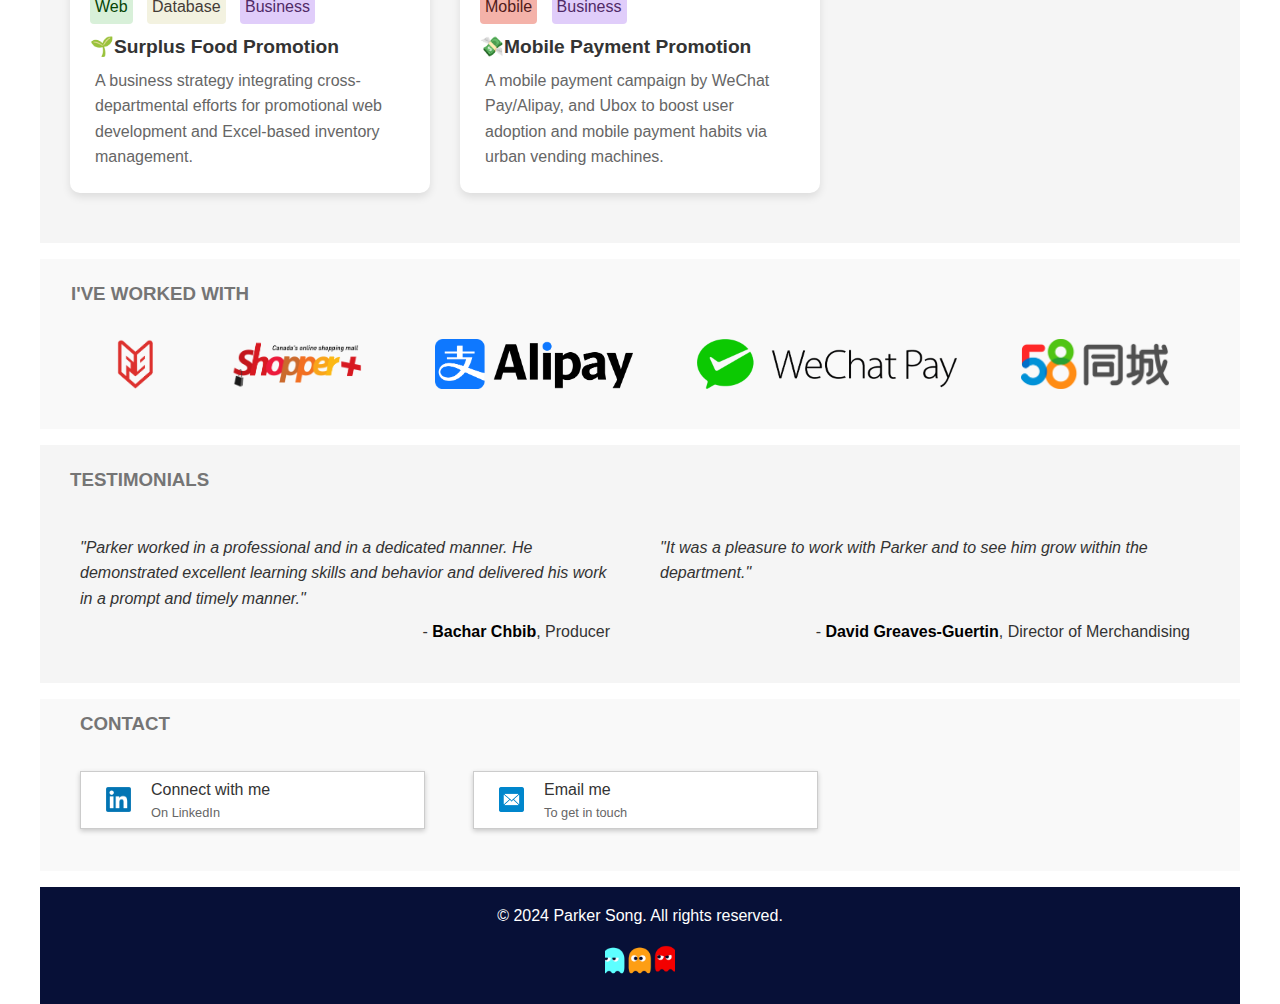
==== commit 6e634cf5: "Finish the 1.0 version of my personal website." ====
--- a/index.html
+++ b/index.html
@@ -95,92 +95,132 @@
     </section>
     -->
 
-    <!-- Clients Section -->
-<section id="clients">
-    <div class="container">
-        <div class="clients-header">
-            <h3>I've Worked With</h3>
-        </div>
-        <div class="clients-logos">
-            <!-- Repeat this div for each logo, changing the img src as needed -->
-            <div class="logo"><img src="../images/home/logos/fortnine.png" alt="Client Logo 1"></div>
-            <div class="logo"><img src="../images/home/logos/shoppersplus.png" alt="Client Logo 2"></div>
-            <div class="logo"><img src="../images/home/logos/alipay.png" alt="Client Logo 3"></div>
-            <div class="logo"><img src="../images/home/logos/wechatpay.png" alt="Client Logo 4"></div>
-            <div class="logo"><img src="../images/home/logos/58tongcheng.png" alt="Client Logo 5"></div>
-            <!-- Add more logos as needed -->
-        </div>
-    </div>
-</section>
-
-<!-- Past Projects Section -->
-<section id="past-projects">
-    <div class="container">
-        <div class="past-header">
-            <h3>Past Projects</h3>
-        </div>
-        <div class="project-grid">
-            <!-- Project Item -->
-            <div class="project-item">
-                <div class="project-categories">
-                    <span class="project-category web">Social Impact</span>
-                    <span class="project-category business">Mobile App</span>
-                    <span class="project-category business">Mobile App</span>
-                    <span class="project-category business">Mobile App</span>
-                </div>
-                <h3>🏍️Healthy Corners</h3>
-                <p>Worked on a coupon tracking & store discovery application for DC Central Kitchen.</p>
-            </div>
-            <a href="about.html" class="project-item-link">
+    <!-- Past Projects Section -->
+    <section id="past-projects">
+        <div class="container">
+            <div class="past-header">
+                <h3>Past Projects</h3>
+            </div>
+            <div class="project-grid">
+                <!-- Project Item -->
+                <a href="projects/googlescraper.html" class="project-item-link">
                 <div class="project-item">
                     <div class="project-categories">
-                        <span class="project-category mobile">Social Impact</span>
-                        <span class="project-category business">Mobile     Appggggggggggggggggggggggggggggggg</span>
-                    </div>
-                    <h3>🛒Healthy Corners考虑，hn.jhlhj;aj;hjk;ajh;aj;hj;ajh;ja;hja;jh;ajh;jaz;hja;    j;hjk</h3>
-                    <p>Worked on a coupon tracking & store discovery application for DC Central     Kitchen.Worked on a coupon tracking & store discovery application for DC     Central KitchenWorked on a coupon tracking & store discovery application for     DC Central KitchenWorked on a coupon tracking & store discovery application     for DC Central KitchenWorked on a coupon tracking & store discovery     application for DC Central Kitchen</p>
-                </div>
-                </a>
-            <div class="project-item">
-                <div class="project-categories">
-                    <span class="project-category backend">Social Impact</span>
-                    <span class="project-category web">Mobile Appggggggggggggggggggggggggggggggg</span>
-                </div>
-                <h3>🎰Healthy Corners</h3>
-                <p>Worked on a coupon tracking & store discovery application for DC Central Kitchen.</p>
-            </div>
-            <div class="project-item">
-                <div class="project-categories">
-                    <span class="project-category social">Social Impact</span>
-                    <span class="project-category business">Mobile Appggggggggggggggggggggggggggggggg</span>
-                </div>
-                <h3>📺Healthy Corners</h3>
-                <p>Worked on a coupon tracking & store discovery application for DC Central Kitchen.Worked on a coupon tracking & store discovery application for DC Central KitchenWorked on a coupon tracking & store discovery application for DC Central KitchenWorked on a coupon tracking & store discovery application for DC Central KitchenWorked on a coupon tracking & store discovery application for DC Central KitchenWorked on a coupon tracking & store discovery application for DC Central KitchenWorked on a coupon tracking & store discovery application for DC Central Kitchen</p>
-            </div>
-            <!-- Add more project items here -->
+                        <span class="project-category web">Web</span>
+                        <span class="project-category backend">Backend</span>
+                    </div>
+                    <h3>🗺️Google Reviews Scraper</h3>
+                    <p>A web app using Google API and Flask to scrape Google Maps reviews, displaying them via Python console and a web interface.</p>
+                </div>
+                </a>
+                <a href="projects/trainbooking.html" class="project-item-link">
+                    <div class="project-item">
+                        <div class="project-categories">
+                            <span class="project-category mobile">Mobile</span>
+                            <span class="project-category backend">Backend</span>
+                            <span class="project-category database">Database</span>
+                        </div>
+                        <h3>🚂Train Booking Android App</h3>
+                        <p>An Android Train Ticket Booking App for efficient schedule checking and ticket purchase, developed using Java and Android Studio.</p>
+                    </div>
+                </a>
+                <a href="projects/cruisebooking.html" class="project-item-link">
+                    <div class="project-item">
+                        <div class="project-categories">
+                            <span class="project-category web">Web</span>
+                            <span class="project-category backend">Backend</span>
+                        </div>
+                        <h3>🛳️Cruise Booking Webpage</h3>
+                        <p>A Cruise Booking web application allowing future cruisers to find their dream cruise based on multiple filter capabilities. Built using Python and Flask.</p>
+                    </div>
+                </a>
+                <a href="projects/foodpromotion.html" class="project-item-link">
+                    <div class="project-item">
+                        <div class="project-categories">
+                            <span class="project-category web">Web</span>
+                            <span class="project-category database">Database</span>
+                            <span class="project-category business">Business</span>
+                        </div>
+                        <h3>🌱Surplus Food Promotion</h3>
+                        <p>A business strategy integrating cross-departmental efforts for promotional web development and Excel-based inventory management.</p>
+                    </div>
+                </a>
+                <a href="projects/mobilepaypromo.html" class="project-item-link">
+                    <div class="project-item">
+                        <div class="project-categories">
+                            <span class="project-category mobile">Mobile</span>
+                            <span class="project-category business">Business</span>
+                        </div>
+                        <h3>💸Mobile Payment Promotion</h3>
+                        <p>A mobile payment campaign by WeChat Pay/Alipay, and Ubox to boost user adoption and mobile payment habits via urban vending machines.</p>
+                    </div>
+                </a>
+                <!-- Add more project items here -->
+            </div>
+        </div>
+    </section>
+    
+    <!-- Clients Section -->
+    <section id="clients">
+        <div class="container">
+            <div class="clients-header">
+                <h3>I've Worked With</h3>
+            </div>
+            <div class="clients-logos">
+                <!-- Repeat this div for each logo, changing the img src as needed -->
+                <div class="logo"><img src="../images/home/logos/fortnine.png" alt="Client Logo 1"></div>
+                <div class="logo"><img src="../images/home/logos/shoppersplus.png" alt="Client Logo 2"></div>
+                <div class="logo"><img src="../images/home/logos/alipay.png" alt="Client Logo 3"></div>
+                <div class="logo"><img src="../images/home/logos/wechatpay.png" alt="Client Logo 4"></div>
+                <div class="logo"><img src="../images/home/logos/58tongcheng.png" alt="Client Logo 5"></div>
+                <!-- Add more logos as needed -->
+            </div>
+        </div>
+    </section>
+
+<!-- Testimonials Section -->
+<section id="testimonials">
+    <h3>Testimonials</h3>
+    <div class="testimonials-container">
+        <div class="testimonial">
+            <p class="testimonial-text">"Parker worked in a
+                professional and in a dedicated manner. He demonstrated excellent learning skills and
+                behavior and delivered his work in a prompt and timely manner."</p>
+                <p class="testimonial-author">- <a href="https://en.wikipedia.org/wiki/Bashar_Shbib" class="author-link"><b>Bachar Chbib</b></a>, Producer</p>
+
+        </div>
+        <div class="testimonial">
+            <p class="testimonial-text">"It was a pleasure to work with Parker and to see him grow within the department."</p>
+            <br />
+            <p class="testimonial-author">- <a href="https://www.linkedin.com/in/davidgreavesguertin/?originalSubdomain=ca" class="author-link"><b>David Greaves-Guertin</b></a>, Director of Merchandising</p>
         </div>
     </div>
+    <!-- More testimonials if needed -->
 </section>
-
-    <!-- Testimonials Section -->
-    <section>
-        <h2>Testimonials</h2>
-        <div class="testimonial">
-            <p>"This is a testimonial from a client or colleague."</p>
-            <p>- Person's Name</p>
-        </div>
-        <!-- More testimonials -->
-    </section>
 
     <!-- Contact Section -->
     <section id="contact">
-        <h2>Contact Me</h2>
-        <form>
-            <input type="text" placeholder="Name">
-            <input type="email" placeholder="Email">
-            <textarea placeholder="Message"></textarea>
-            <button type="submit">Send Message</button>
-        </form>
+        <h3>Contact</h3>
+        <div class="contact-container">
+            <div class="contact-option">
+                <a href="https://www.linkedin.com/in/heping-song/" class="contact-linkedin">
+                    <img src="/images/home/linkedin_blue.png" alt="LinkedIn Logo" class="contact-icon"> 
+                    <div class="contact-text">
+                        <span>Connect with me</span>
+                        <div class="contact-subtext">On LinkedIn</div>
+                    </div>
+                </a>
+            </div>
+            <div class="contact-option">
+                <a href="mailto:song.heping01@gmail.com" class="contact-email">
+                    <img src="/images/home/email.png" alt="Email Icon" class="contact-icon"> 
+                    <div class="contact-text">
+                        <span>Email me</span>
+                        <div class="contact-subtext">To get in touch</div>
+                    </div>
+                </a>
+            </div>
+        </div>
     </section>
 
     <!-- Footer -->
--- a/css/style.css
+++ b/css/style.css
@@ -35,6 +35,7 @@
     padding: 0.5rem 0;
     text-align: center;
     box-shadow: 0 2px 4px rgba(0, 0, 0, 0.1); /* Optional: for visibility */
+    min-height: 4rem;
 }
 
 header .logo {
@@ -70,6 +71,17 @@
 
 #txt {
     font-size: 16px;
+    min-height: 2rem;
+}
+
+@keyframes fadeIn {
+    from { opacity: 0; }
+    to { opacity: 1; }
+}
+
+#txt {
+    animation: fadeIn 3s ease-in-out forwards;
+    opacity: 0; 
 }
 
 /* Hero Section */
@@ -82,7 +94,7 @@
 }
 
 #hero .text {
-    flex: 0.45;
+    flex: 0.55;
     padding: 2rem; /* Adjust as needed */
     text-align: left; /* Text is left-aligned */
 }
@@ -104,13 +116,15 @@
 
 #hero .image {
     flex: 1;
-    padding: 1rem; /* Adjust as needed */
+    padding: 5rem; /* Adjust as needed */
+    justify-content: center; /* Center-align items horizontally */
+    display: flex; /* Ensure this is a flex container */
+    align-items: center; /* Center-align items vertically */
 }
 
 #hero .image img {
     max-width: 70%;
     height: auto;
-    align-self: flex-start;
 }
 
 #animated-text-container {
@@ -469,14 +483,20 @@
     display: block; /* Makes the link block-level to contain the entire item */
 }
 
+@keyframes rippleEffect {
+    0% {
+        background-position: 0% 50%;
+    }
+    100% {
+        background-position: 100% 50%;
+    }
+}
+
 .project-item {
     background: #ffffff; /* Background color for project item */
     padding: 20px;
     border-radius: 10px; /* Rounded corners */
     box-shadow: 0px 4px 8px rgba(0,0,0,0.1); /* Box-shadow for styling */
-    /* margin-left: 30px;
-    margin-right: 30px;
-    margin-bottom: 20px;*/
     overflow: hidden; /* This will contain the content within the boundaries */
     height: 14em;
     position: relative; /* Needed for absolute positioning of the pseudo-element for ellipsis */
@@ -486,7 +506,9 @@
 
 .project-item:hover {
     transform: scale(1.05); /* Slightly enlarge the item */
-    background-color: #f6f6f6; /* Change background color on hover */
+    background: linear-gradient(-45deg, #ffffff, #eefbf6, #e4f1f7, #f9dbcd); /* Water-like gradient */
+    background-size: 180% 180%;
+    animation: rippleEffect 4s linear infinite; /* Ripple effect */
 }
 
 .project-categories {
@@ -495,7 +517,7 @@
     overflow: hidden;
     text-overflow: ellipsis;
     max-width: 100%;
-    margin-bottom: 10px;
+    /*margin-bottom: 0px;*/
 }
 
 .project-category {
@@ -517,14 +539,14 @@
     display: block; /* Treat inline elements like block elements */
     /*max-width: 100%; /* Set a max-width to enforce overflow behavior */
     max-height: 3em; /* For example, limit to the height of two lines of text */
-    font-size: 1.5rem;
+    font-size: 1.2rem;
     color: #333; /* Adjust title color as needed */
-    margin-bottom: 10px;
+    /*margin-bottom: 0px;*/
 }
 
 .project-item p {
     display: -webkit-box;
-    -webkit-line-clamp: 3;
+    -webkit-line-clamp: 4;
     -webkit-box-orient: vertical;
     overflow: hidden;
     text-overflow: ellipsis;
@@ -536,17 +558,17 @@
     padding: 5px;
 }
 
-.social {
+.web {
     background-color: #d8f0d9; /* Green background for social impact category */
     color: #054406; /* Darker green text */
 }
 
-.mobile {
+.backend {
     background-color: #cee1f1; /* Blue background for mobile app category */
     color: #213149; /* Darker blue text */
 }
 
-.web {
+.database {
     background-color: #f3f2e0; /* Yellow background for web category */
     color: #443c37; /* Darker brown text */
 }
@@ -556,7 +578,7 @@
     color: #502a67; /* Darker purple text */
 }
 
-.backend {
+.mobile {
     background-color: #f4b2a9; /* Red background for backend category */
     color: #501a1a; /* Darker red text */
 }
@@ -569,42 +591,157 @@
 }
 
 /* Testimonials Section */
-section {
-    padding: 2rem 5%;
+#testimonials {
+    display: flex;
+    flex-direction: column; /* Adjust this as needed */
+    padding: 20px 0;
     text-align: center;
+    background: #f5f5f5; /* Or any other background color */
+    margin-top: 1rem;
+}
+
+.testimonials-container {
+    display: flex;
+    justify-content: space-between; 
+    width: 100%;
+}
+
+.testimonial {
+    flex: 1;
+    padding: 10px; /* Adjust this as needed for spacing between testimonials */
+    /* Optional: Add margin for spacing between the testimonials */
+    margin-left: 30px;
+    margin-right: 0rem; /* For all except the last testimonial */
 }
 
 .testimonial p {
+    margin-bottom: 0.5rem;
+}
+
+#testimonials h3 {
+    color: #757575;
+    text-transform: uppercase;
+    margin-bottom: 30px;
+    text-align: left;
+    margin-left: 30px;
+}
+
+
+.testimonial:last-child {
+    margin-right: 40px; 
+} 
+
+.testimonial-text {
+    /* Styles for the testimonial text */
     font-style: italic;
     margin-bottom: 0.5rem;
+    text-align: left;
+}
+
+.testimonial-author {
+    /* font-style: italic; */
+    text-align: right;
+    /*font-weight: bold;*/
+}
+
+.author-link {
+    text-decoration: none; /* Removes underline */
+    color: black; /* Sets the link color, adjust as needed */
+}
+
+.author-link:hover {
+    font-weight: bold;
+    font-style: italic;
+    color: #4583c6; 
+    text-decoration: none; 
 }
 
 /* Contact Section */
-#contact form {
-    max-width: 600px;
-    margin: 2rem auto;
-}
-
-#contact form input,
-#contact form textarea {
-    width: 100%;
-    padding: 0.5rem;
+#contact {
+    background: #f9f9f9;
+    text-align: left;
+    padding: 10px;
+    margin-top: 1rem;
     margin-bottom: 1rem;
+}
+
+.contact-container {
+    display: flex;
+    justify-content: flex-start;
+    gap: 3rem; 
+    /*padding: 10px;*/
+    margin-left:30px;
+}
+
+#contact h3 {
+    color: #757575;
+    text-transform: uppercase;
+    margin-bottom: 2rem;
+    text-align: left;
+    margin-left: 30px;
+}
+
+
+.contact-option {
+    /* 保持现有的样式，但可能需要调整margin和width */
     border: 1px solid #ccc;
-}
-
-#contact form button {
-    display: inline-block;
-    background: #333;
-    color: #fff;
-    border: none;
-    padding: 0.75rem 1.5rem;
-    cursor: pointer;
-}
-
-#contact form button:hover {
-    background: #555;
-}
+    background: #fff;
+    padding: 5px; 
+    width: 30%;
+    /* max-width:300px*/
+    box-shadow: 0 2px 5px rgba(0,0,0,0.2);
+    transition: box-shadow 0.3s ease;
+    max-height: 70px;
+    overflow: auto; 
+    margin-bottom: 2rem;
+    /* 可以移除margin-left或margin-right，如果存在的话 */
+}
+
+.contact-option a {
+    display: flex;
+    align-items: center; /* Vertically centers the content */
+    text-decoration: none;
+    color: #333;
+}
+
+.contact-option a {
+    flex: 0 0 30%; /* Do not grow, do not shrink, start at 30% width */
+    max-width: 100%; /* Make sure the image is not bigger than its container */
+    height: auto; /* Maintain aspect ratio */
+}
+
+.contact-option a > div {
+    flex: 1; /* Takes up the remaining space */
+    padding-left: 10px; /* Optional: adds some space between the icon and the text */
+}
+
+.contact-subtext {
+    color: #666;
+    font-size: 0.8em;
+}
+
+.contact-option:hover {
+    box-shadow: 0 5px 15px rgba(0,0,0,0.3);
+    background: linear-gradient(-45deg, #ffffff, #eefbf6, #e4f1f7, #f9dbcd); /* Water-like gradient */
+    background-size: 180% 180%;
+    animation: rippleEffect 4s linear infinite; /* Ripple effect */
+}
+
+.contact-icon {
+    margin-left:20px;
+    max-width: 25px; /* Adjust the size as needed */
+    height: auto;
+}
+
+.contact-text {
+    margin-left:10px;
+}
+
+.contact-subtext {
+    color: #666;
+    font-size: 0.8em;
+}
+
 
 /* Footer */
 footer {
@@ -615,6 +752,7 @@
     width: 100%;
     max-width: 1200px;
     margin: 0 auto;
+    min-height: 7.3rem;
 }
 
 footer nav ul {
@@ -632,12 +770,45 @@
     text-decoration: none;
 }
 
-footer .centered-image {
+@keyframes jump {
+    0%, 100% { transform: translateY(0); }
+    50% { transform: translateY(-10px); }
+}
+
+#footer-text {
+    display: none;
+    opacity: 0;
+    margin-left: auto;
+    margin-right: auto;
+    margin-top: 5px;
+    text-align: center;
+    animation: jump 0.5s ease forwards;
+}
+
+footer:hover #footer-text {
     display: block;
+    opacity: 1;
+}
+
+@keyframes pushDown {
+    0% { transform: translateY(0); }
+    100% { transform: translateY(10px); }
+}
+
+#footer-image {
+    display: block; 
     margin-left: auto;
     margin-right: auto;
     margin-top: 5px;
     width: 70px; /* Maximum width */
+    transition: opacity 0.5s ease;
+    opacity: 1;
+    animation: pushDown 0.5s ease forwards;
+}
+
+footer:hover #footer-image {
+    opacity: 0;
+    display: none;
 }
 
 /* Responsive Media Queries */
@@ -653,4 +824,213 @@
         display: block;
         margin: 0.5rem 0;
     }
+}
+
+/* Project Page */
+.project-detail {
+    max-width: 900px;
+    margin: auto;
+    padding: 1em;
+}
+
+.project-header {
+    text-align: Left;
+    padding: 2em 0;
+    /* background-color: #E6F9EB; */
+    margin-top: 5em;
+    margin-bottom: 0em;
+}
+
+.project-header H1{
+    font-size:3em;
+}
+
+.project-header H3{
+    font-size:1.5em;
+    margin-bottom: 1em;
+}
+
+.project-header img{
+    display: block; 
+    margin:auto;
+    max-width:55em;
+}
+
+.project-icon {
+    display: block;
+    margin: 0 auto;
+    width: 100px; /* Adjust as needed */
+    height: auto;
+}
+
+.project-header h1 {
+    color: #333;
+    /* Add other styles like font-family, font-size as needed */
+}
+
+
+.project-body {
+    padding: 0em;
+    text-align: left;
+    /* Add other styles as needed */
+}
+
+.project-summary {
+    margin-top: 1em;
+    padding: 0em;
+    text-align: left;
+    /* Add other styles as needed */
+    margin-bottom: 1em;
+}
+
+.project-links a {
+    display: block;
+    margin: 0em 0;
+    /*color: #007BFF;*/
+    text-decoration: none;
+    margin-bottom:1em;
+}
+
+.project-navigation {
+    display: flex;
+    justify-content: space-between;
+    margin-top: 2em;
+}
+
+.project-navigation a {
+    /*color: #007BFF;*/
+    text-decoration: none;
+}
+
+.innovatank-link {
+    color: #838383; 
+    text-decoration: none; 
+}
+
+.innovatank-link:hover {
+    font-weight: bold;
+    font-style: italic;
+    color: #4583c6; 
+    text-decoration: none; 
+}
+
+.codebase-section {
+    display: flex;
+    background-color: #f4f4f4; /* Or any color you prefer */
+    border: 1px solid #ddd; /* Optional border */
+    margin: 5px 0;
+    padding: 10px;
+}
+
+.codebase-section:hover{
+    /*transform: scale(1.05);  Slightly enlarge the item */
+    background: linear-gradient(-45deg, #ffffff, #eefbf6, #e4f1f7, #f9dbcd); /* Water-like gradient */
+    background-size: 180% 180%;
+    animation: rippleEffect 4s linear infinite; /* Ripple effect */
+}
+
+.text-part {
+    flex: 0.7; /* Takes 70% of the space */
+    padding-right: 20px; /* Optional padding between text and image */
+}
+
+.text-part h3 {
+    margin-bottom: 10px;
+}
+
+.text-part p {
+    color: #3a3a3a;
+    font-size: 16px;
+    line-height: 1.6;
+}
+
+/*
+.codebase-link {
+    color: #3a3a3a; a
+    text-decoration: none;
+}
+
+.codebase-link:hover {
+    color: #3a3a3a;
+    text-decoration: underline;
+}
+*/
+
+.image-part {
+    flex: 0.3; /* Takes 30% of the space */
+    display: flex;
+    justify-content: center; /* Center the image horizontally */
+    align-items: center; /* Center the image vertically */
+}
+
+.image-part img {
+    max-width: 100%;
+    max-height: 5em;
+    height: auto;
+    object-fit: contain;
+}
+
+@media (max-width: 600px) {
+    .image-part {
+        flex: 0.4;
+    }
+    .text-part {
+        flex: 0.6;
+    }
+}
+
+.codebase-section-link {
+    display: block; 
+    text-decoration: none; 
+    color: inherit; 
+}
+
+.github-info {
+    display: flex; 
+    align-items: center;
+    margin-top: 10px;
+    color: #3a3a3a;
+}
+
+.github-logo {
+    width: 20px; 
+    height: auto; 
+    margin-right: 5px; 
+    color: #3a3a3a;
+}
+
+.codebase-section-link .text-part p {
+    margin: 0;
+}
+
+.codebase-section-link .image-part img {
+    display: block;
+    width: 100%; 
+}
+
+.previous-project,
+.next-project {
+    display: flex;
+    color: #333;
+    background-color: #f4f4f4; /* Or any color you prefer */
+    border: 1px solid #ddd; /* Optional border */
+    margin: 5px 0;
+    padding: 10px;
+    width: 25rem;
+    text-align: left;
+    transition: background-color 0.3s ease;
+}
+
+.previous-project:hover {
+    /*transform: scale(1.05);  Slightly enlarge the item */
+    background: linear-gradient(-45deg, #ffffff, #eefbf6, #e4f1f7, #f9dbcd); /* Water-like gradient */
+    background-size: 180% 180%;
+    animation: rippleEffect 4s linear infinite; /* Ripple effect */
+}
+
+.next-project:hover {
+    /*transform: scale(1.05);  Slightly enlarge the item */
+    background: linear-gradient(-45deg, #ffffff, #eefbf6, #e4f1f7, #f9dbcd); /* Water-like gradient */
+    background-size: 180% 180%;
+    animation: rippleEffect 4s linear infinite; /* Ripple effect */
 }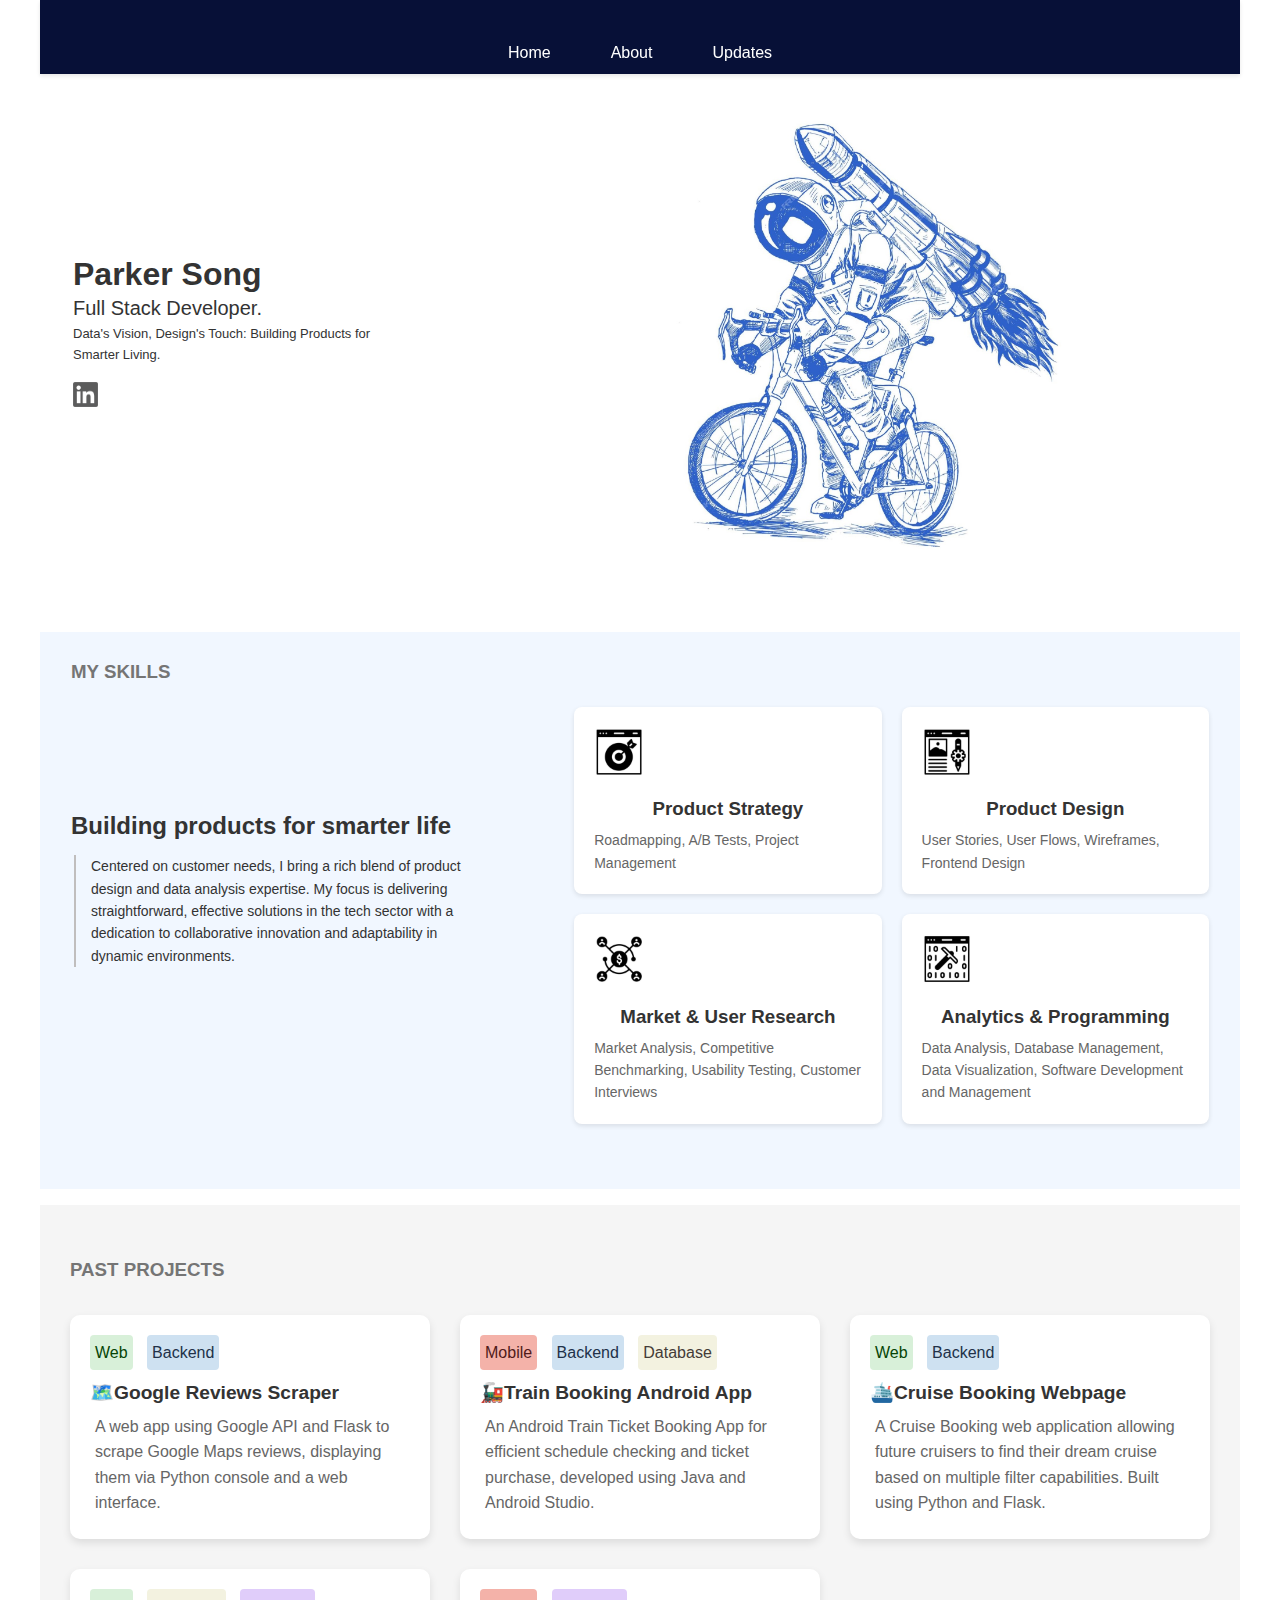
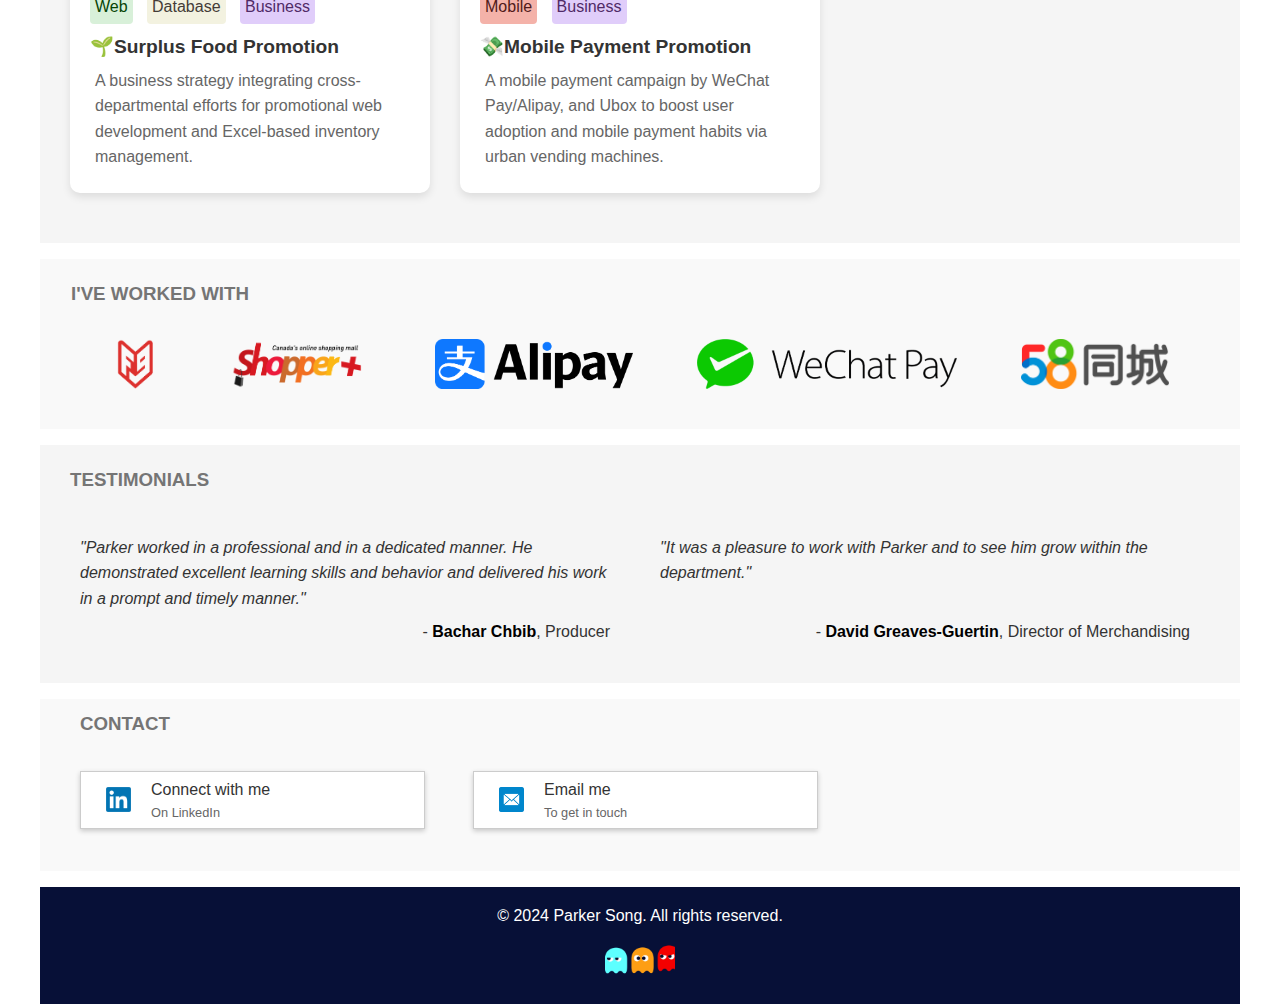
==== commit cbf001ff: "Update index.html" ====
--- a/index.html
+++ b/index.html
@@ -3,8 +3,17 @@
 <head>
     <meta charset="UTF-8">
     <meta name="viewport" content="width=device-width, initial-scale=1.0">
-    <title>ParkSong</title>
+    <title>ParkerSong</title>
 	<link rel="stylesheet" href="css/style.css"> <!-- Link to CSS file -->
+    <!-- Google tag (gtag.js) -->
+    <script async src="https://www.googletagmanager.com/gtag/js?id=G-89XJEMB45E">  </script>     
+    <script>
+        window.dataLayer = window.dataLayer || [];
+        function gtag(){dataLayer.push(arguments);}
+        gtag('js', new Date());    
+        gtag('config', 'G-89XJEMB45E');
+    </script>
+    <!-- End Google Analytics -->
     <script src="js/clock.js"></script>
 </head>
 
@@ -212,7 +221,7 @@
                 </a>
             </div>
             <div class="contact-option">
-                <a href="mailto:song.heping01@gmail.com" class="contact-email">
+                <a href="mailto:parkersong77@gmail.com" class="contact-email">
                     <img src="/images/home/email.png" alt="Email Icon" class="contact-icon"> 
                     <div class="contact-text">
                         <span>Email me</span>
@@ -244,4 +253,4 @@
     </script>
 
 </body>
-</html>+</html>
